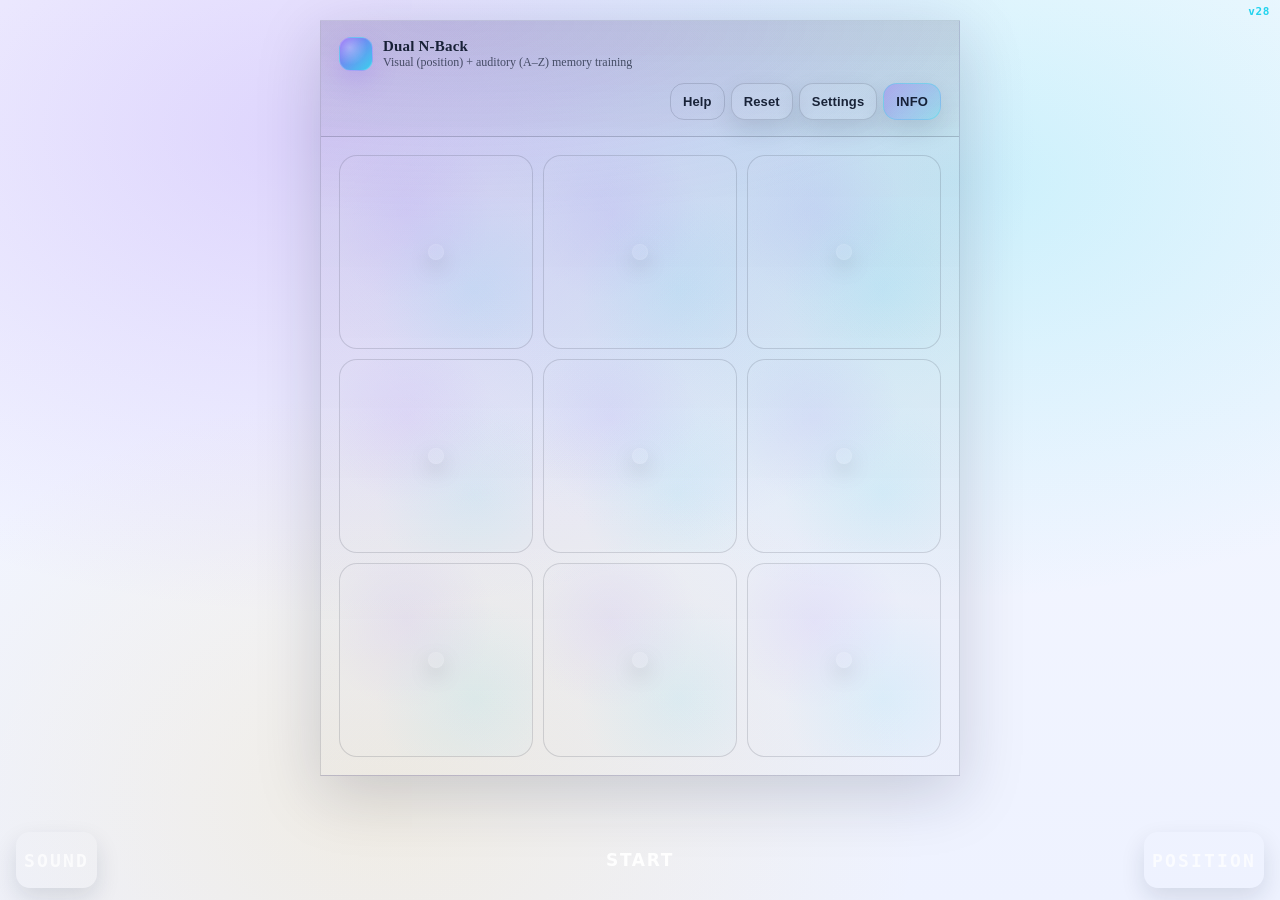
==== app/index.html @ 3b2c8750 "Add files via upload" ====
<!doctype html>
<html lang="en">
  <head>
    <meta charset="UTF-8" />
    <meta name="viewport" content="width=device-width, initial-scale=1, viewport-fit=cover, user-scalable=no" />
    <meta name="color-scheme" content="dark" />
    <meta name="theme-color" content="#050508" />
    <meta name="apple-mobile-web-app-capable" content="yes" />
    <meta name="apple-mobile-web-app-status-bar-style" content="black-translucent" />
    <meta name="apple-mobile-web-app-title" content="N-Back" />
    <meta http-equiv="Cache-Control" content="no-cache, no-store, must-revalidate" />
    <link rel="manifest" href="./manifest.webmanifest" />
    <link rel="apple-touch-icon" href="./icons/icon-180.png" />
    <link rel="icon" href="./icons/icon-180.png" type="image/png" />
    <title>Dual N-Back</title>
    <link rel="stylesheet" href="./game.css?v=28" />
  </head>
  <body class="layout-app">
    <div id="buildTag" class="build-tag">…</div>
    <div class="wrap">
      <div class="app" role="application" aria-label="Dual N-Back game">
        <section class="panel" aria-label="Game board">
          <div class="topbar">
            <div class="brand">
              <div class="logo" aria-hidden="true"></div>
              <div style="min-width: 0">
                <h1>Dual N-Back</h1>
                <p class="sub" id="subtitle">Visual (position) + auditory (A–Z) memory training</p>
              </div>
            </div>
            <div class="btns">
              <button class="ghost" id="btnHelp" type="button">Help</button>
              <button id="btnReset" type="button">Reset</button>
              <button id="btnSettings" type="button">Settings</button>
              <button class="primary" id="btnStats" type="button" aria-pressed="false">INFO</button>
            </div>
          </div>

          <div class="grid" id="grid" aria-label="3x3 position grid"></div>

          <div class="status status-compact stats-hidden" id="statsBar">
            <div class="status-row">
              <div class="stat">
                <p class="k">Round</p>
                <p class="v" id="stRound">-</p>
              </div>
              <div class="stat">
                <p class="k">N</p>
                <p class="v" id="stN">-</p>
              </div>
              <div class="stat">
                <p class="k">Trial</p>
                <p class="v" id="stTrial">-</p>
              </div>
              <div class="stat">
                <p class="k">Score</p>
                <p class="v" id="stScore">0</p>
              </div>
            </div>
          </div>
        </section>
      </div>
    </div>

    <div class="touch-bar app-only" aria-label="Touch controls">
      <button type="button" class="touch-zone" id="btnTouchSound" aria-label="Sound match">SOUND</button>
      <button type="button" class="touch-center-btn" id="btnStart">START</button>
      <button type="button" class="touch-zone" id="btnTouchPosition" aria-label="Position match">POSITION</button>
    </div>

    <div class="hidden-ui" aria-hidden="true">
      <span id="indRun"></span>
      <span id="ansV">-</span>
      <span id="ansA">-</span>
      <span id="hitV">-</span>
      <span id="hitA">-</span>
      <div id="log"></div>
    </div>

    <div class="toast" id="toast" role="status" aria-live="polite"></div>
    <div class="half-flash left" id="flashLeft" aria-hidden="true"></div>
    <div class="half-flash right" id="flashRight" aria-hidden="true"></div>

    <dialog id="dlgSettings" class="modal">
      <div class="modal-head">
        <div>
          <h2>Settings</h2>
          <p>Tap STOP before changing settings (or pause on desktop).</p>
        </div>
        <button id="btnCloseSettings" type="button">Close</button>
      </div>
      <div class="modal-body">
        <form class="form" id="form">
          <div class="row">
            <label>
              N (difficulty)
              <div class="stepper">
                <button type="button" class="step-btn" data-step="inpN" data-delta="-1" aria-label="Decrease N">−</button>
                <input id="inpN" type="number" min="1" max="6" step="1" value="2" inputmode="numeric" />
                <button type="button" class="step-btn" data-step="inpN" data-delta="1" aria-label="Increase N">+</button>
              </div>
            </label>
            <label>
              Trials
              <div class="stepper">
                <button type="button" class="step-btn" data-step="inpTrials" data-delta="-5" aria-label="Decrease trials">−</button>
                <input id="inpTrials" type="number" min="10" max="120" step="1" value="30" inputmode="numeric" />
                <button type="button" class="step-btn" data-step="inpTrials" data-delta="5" aria-label="Increase trials">+</button>
              </div>
            </label>
          </div>
          <div class="row">
            <label>
              Stimulus (ms)
              <div class="stepper">
                <button type="button" class="step-btn" data-step="inpStimMs" data-delta="-50" aria-label="Decrease stimulus">−</button>
                <input id="inpStimMs" type="number" min="300" max="1500" step="50" value="500" inputmode="numeric" />
                <button type="button" class="step-btn" data-step="inpStimMs" data-delta="50" aria-label="Increase stimulus">+</button>
              </div>
            </label>
            <label>
              ISI (ms, full trial)
              <div class="stepper">
                <button type="button" class="step-btn" data-step="inpIsiMs" data-delta="-50" aria-label="Decrease ISI">−</button>
                <input id="inpIsiMs" type="number" min="300" max="2500" step="50" value="1500" inputmode="numeric" />
                <button type="button" class="step-btn" data-step="inpIsiMs" data-delta="50" aria-label="Increase ISI">+</button>
              </div>
            </label>
          </div>
          <div class="row">
            <label>
              Letter speed
              <div class="stepper">
                <button type="button" class="step-btn" data-step="inpLetterRate" data-delta="-0.05" aria-label="Slower letters">−</button>
                <input id="inpLetterRate" type="number" min="1" max="1.25" step="0.05" value="1" inputmode="decimal" />
                <button type="button" class="step-btn" data-step="inpLetterRate" data-delta="0.05" aria-label="Faster letters">+</button>
              </div>
            </label>
            <label>
              Audio mode
              <select id="selAudioMode">
                <option value="speech">Speech (letters)</option>
                <option value="tone">Tone</option>
                <option value="tone+speech">Tone + speech</option>
                <option value="off">Off (visual only)</option>
              </select>
            </label>
            <label>
              Volume
              <input id="rngVol" type="range" min="0" max="1" step="0.01" value="0.6" />
            </label>
          </div>
          <div class="row">
            <label>
              Match rate (approx.)
              <input id="rngTargetRate" type="range" min="0.1" max="0.5" step="0.05" value="0.25" />
            </label>
            <label>
              Caption (show current letter)
              <select id="selCaption">
                <option value="off">Hidden</option>
                <option value="on">Show</option>
              </select>
            </label>
          </div>
          <p class="hint">
            - iPhone: one preloaded clip per letter (no overlap). Use Stimulus/ISI for timing.<br />
            - Press only when the current stimulus matches exactly <strong>N trials ago</strong>.
          </p>
        </form>
      </div>
    </dialog>

    <dialog id="dlgHelp" class="modal">
      <div class="modal-head">
        <div>
          <h2>How to play</h2>
          <p>Dual N-Back: remember position (visual) and sound (auditory) at the same time.</p>
        </div>
        <button id="btnCloseHelp" type="button">Close</button>
      </div>
      <div class="modal-body" style="line-height: 1.6">
        <ul style="margin: 10px 0 0; padding-left: 18px">
          <li><strong>POSITION</strong>: tap when the current position matches <strong>N trials ago</strong></li>
          <li><strong>SOUND</strong>: tap when the current sound matches <strong>N trials ago</strong></li>
          <li><strong>START / STOP</strong> (center): start or end the round — sides are SOUND / POSITION</li>
          <li><strong>INFO</strong>: show or hide round, N, trial, and score</li>
          <li>The first <strong>N</strong> trials have no matches.</li>
        </ul>
        <div style="margin-top: 12px; padding: 12px; border-radius: 14px; border: 1px solid rgba(255,255,255,0.14); background: rgba(255,255,255,0.05)">
          <div style="font-weight: 750">Scoring</div>
          <div style="font-size: 13px; color: rgba(255,255,255,0.78); margin-top: 6px">
            Correct +2, wrong −1, miss −1
          </div>
        </div>
      </div>
    </dialog>

    <script>
      (function () {
        var VER = "28";
        var tag = document.getElementById("buildTag");
        function showVer() {
          if (tag) tag.textContent = "v" + VER;
        }
        showVer();
        var legacy = document.getElementById("btnTouchPause");
        if (legacy) legacy.remove();
        if ("serviceWorker" in navigator) {
          navigator.serviceWorker.getRegistrations().then(function (regs) {
            regs.forEach(function (r) {
              r.unregister();
            });
          });
        }
        if ("caches" in window) {
          caches.keys().then(function (keys) {
            keys.forEach(function (k) {
              caches.delete(k);
            });
          });
        }
        var s = document.createElement("script");
        s.src = "./game.js?v=" + VER + "&t=" + Date.now();
        s.onerror = function () {
          if (tag) tag.textContent = "v" + VER + " (load error)";
        };
        s.onload = function () {
          if (window.__DNB_INIT__) return;
          window.__DNB_INIT__ = true;
          initDualNBack({ registerSw: false, touchControls: true, mobile: true });
          showVer();
        };
        document.body.appendChild(s);
      })();
    </script>
  </body>
</html>
---- app/game.css ----
﻿    <style>
      :root {
        --bg0: #070912;
        --bg1: #0b1022;
        --card: rgba(255, 255, 255, 0.06);
        --card2: rgba(255, 255, 255, 0.08);
        --stroke: rgba(255, 255, 255, 0.14);
        --stroke2: rgba(255, 255, 255, 0.18);
        --text: rgba(255, 255, 255, 0.92);
        --muted: rgba(255, 255, 255, 0.66);
        --muted2: rgba(255, 255, 255, 0.52);
        --good: #6ee7b7;
        --bad: #fb7185;
        --warn: #fbbf24;
        --accent: #8b5cf6;
        --accent2: #22d3ee;
        --shadow: 0 18px 60px rgba(0, 0, 0, 0.55);
        --shadow2: 0 10px 24px rgba(0, 0, 0, 0.44);
        --radius: 16px;
        --radius2: 22px;
        --font: ui-sans-serif, system-ui, -apple-system, Segoe UI, Roboto, "Noto Sans KR",
          "Apple SD Gothic Neo", Arial, "Segoe UI Emoji";
      }

      @media (prefers-color-scheme: light) {
        :root {
          --bg0: #f7f9ff;
          --bg1: #eef2ff;
          --card: rgba(10, 20, 40, 0.06);
          --card2: rgba(10, 20, 40, 0.08);
          --stroke: rgba(10, 20, 40, 0.14);
          --stroke2: rgba(10, 20, 40, 0.18);
          --text: rgba(10, 20, 40, 0.92);
          --muted: rgba(10, 20, 40, 0.68);
          --muted2: rgba(10, 20, 40, 0.54);
          --shadow: 0 18px 60px rgba(20, 30, 60, 0.18);
          --shadow2: 0 10px 24px rgba(20, 30, 60, 0.12);
        }
      }

      * {
        box-sizing: border-box;
      }

      html,
      body {
        height: 100%;
      }

      body {
        margin: 0;
        font-family: var(--font);
        color: var(--text);
        background: radial-gradient(1200px 800px at 25% 15%, rgba(139, 92, 246, 0.23), transparent 60%),
          radial-gradient(1100px 700px at 75% 20%, rgba(34, 211, 238, 0.2), transparent 60%),
          radial-gradient(900px 700px at 30% 90%, rgba(251, 191, 36, 0.12), transparent 60%),
          linear-gradient(180deg, var(--bg0), var(--bg1));
      }

      .wrap {
        min-height: 100%;
        display: grid;
        place-items: center;
        padding: 28px 16px;
      }

      .app {
        width: min(980px, 100%);
        display: grid;
        grid-template-columns: 1.15fr 0.85fr;
        gap: 18px;
      }

      @media (max-width: 920px) {
        .app {
          grid-template-columns: 1fr;
        }
      }

      .hidden-ui {
        position: absolute !important;
        width: 1px !important;
        height: 1px !important;
        padding: 0 !important;
        margin: -1px !important;
        overflow: hidden !important;
        clip: rect(0, 0, 0, 0) !important;
        white-space: nowrap !important;
        border: 0 !important;
      }

      dialog.modal {
        border: 1px solid var(--stroke);
        border-radius: 18px;
        max-width: 760px;
        width: calc(100% - 22px);
        background: rgba(10, 12, 20, 0.96);
        color: var(--text);
        box-shadow: var(--shadow);
        padding: 0;
      }

      dialog.modal::backdrop {
        background: rgba(0, 0, 0, 0.55);
        backdrop-filter: blur(4px);
      }

      .modal-head {
        display: flex;
        align-items: center;
        justify-content: space-between;
        gap: 12px;
        padding: 16px 16px 0;
      }

      .modal-head h2 {
        margin: 0;
        font-size: 15px;
        font-weight: 800;
        letter-spacing: 0.2px;
      }

      .modal-head p {
        margin: 4px 0 0;
        font-size: 12px;
        color: var(--muted);
      }

      .modal-body {
        padding: 14px 16px 16px;
      }

      .panel {
        background: linear-gradient(180deg, var(--card), transparent 140%),
          radial-gradient(1200px 400px at 20% 0%, rgba(139, 92, 246, 0.12), transparent 50%);
        border: 1px solid var(--stroke);
        border-radius: var(--radius2);
        box-shadow: var(--shadow);
        overflow: clip;
      }

      .panel-inner {
        padding: 18px;
      }

      .topbar {
        display: flex;
        align-items: center;
        justify-content: space-between;
        gap: 12px;
        padding: 16px 18px;
        border-bottom: 1px solid var(--stroke);
        background: linear-gradient(180deg, var(--card2), transparent 130%);
      }

      .brand {
        display: flex;
        align-items: center;
        gap: 10px;
        min-width: 0;
      }

      .logo {
        width: 34px;
        height: 34px;
        border-radius: 12px;
        background: radial-gradient(circle at 30% 30%, rgba(255, 255, 255, 0.35), transparent 55%),
          linear-gradient(135deg, rgba(139, 92, 246, 0.95), rgba(34, 211, 238, 0.85));
        box-shadow: 0 10px 24px rgba(139, 92, 246, 0.22);
        border: 1px solid rgba(255, 255, 255, 0.18);
      }

      .brand h1 {
        margin: 0;
        font-size: 15px;
        letter-spacing: 0.2px;
        white-space: nowrap;
        overflow: hidden;
        text-overflow: ellipsis;
      }

      .brand .sub {
        margin: 0;
        font-size: 12px;
        color: var(--muted);
      }

      .btns {
        display: flex;
        gap: 10px;
        flex-wrap: wrap;
        justify-content: flex-end;
      }

      button,
      .btn {
        appearance: none;
        border: 1px solid var(--stroke);
        background: rgba(255, 255, 255, 0.06);
        color: var(--text);
        border-radius: 14px;
        padding: 10px 12px;
        font-weight: 650;
        font-size: 13px;
        letter-spacing: 0.15px;
        cursor: pointer;
        box-shadow: var(--shadow2);
        transition: transform 120ms ease, background 120ms ease, border-color 120ms ease,
          box-shadow 120ms ease;
        user-select: none;
      }

      button:hover {
        transform: translateY(-1px);
        border-color: var(--stroke2);
        background: rgba(255, 255, 255, 0.085);
      }

      button:active {
        transform: translateY(0px);
      }

      button.primary {
        border-color: rgba(34, 211, 238, 0.28);
        background: linear-gradient(135deg, rgba(139, 92, 246, 0.35), rgba(34, 211, 238, 0.24));
      }

      button.ghost {
        background: transparent;
        box-shadow: none;
      }

      button:disabled {
        opacity: 0.55;
        cursor: not-allowed;
        transform: none !important;
      }

      .grid {
        display: grid;
        grid-template-columns: repeat(3, 1fr);
        gap: 10px;
        padding: 18px;
      }

      .cell {
        aspect-ratio: 1 / 1;
        border-radius: 18px;
        border: 1px solid var(--stroke);
        background: rgba(255, 255, 255, 0.045);
        display: grid;
        place-items: center;
        position: relative;
        overflow: hidden;
      }

      .cell::before {
        content: "";
        position: absolute;
        inset: -1px;
        background: radial-gradient(140px 140px at 35% 30%, rgba(139, 92, 246, 0.16), transparent 62%),
          radial-gradient(160px 160px at 70% 70%, rgba(34, 211, 238, 0.16), transparent 62%);
        opacity: 0.5;
        pointer-events: none;
      }

      .cell.active {
        border-color: rgba(34, 211, 238, 0.45);
        background: linear-gradient(180deg, rgba(34, 211, 238, 0.12), rgba(139, 92, 246, 0.08));
        box-shadow: 0 14px 30px rgba(34, 211, 238, 0.14);
      }

      .dot {
        width: 16px;
        height: 16px;
        border-radius: 999px;
        background: rgba(255, 255, 255, 0.18);
        border: 1px solid rgba(255, 255, 255, 0.18);
        box-shadow: 0 8px 18px rgba(0, 0, 0, 0.25);
        opacity: 0.4;
      }

      .cell.active .dot {
        width: 46px;
        height: 46px;
        opacity: 1;
        background: radial-gradient(circle at 30% 30%, rgba(255, 255, 255, 0.4), transparent 60%),
          linear-gradient(135deg, rgba(139, 92, 246, 0.95), rgba(34, 211, 238, 0.9));
        border-color: rgba(255, 255, 255, 0.22);
      }

      .status {
        display: grid;
        grid-template-columns: 1fr;
        gap: 10px;
        padding: 0 18px 18px;
      }

      .status-row {
        display: grid;
        grid-template-columns: repeat(4, 1fr);
        gap: 10px;
      }

      @media (max-width: 520px) {
        .status-row {
          grid-template-columns: repeat(2, 1fr);
        }
      }

      .stat {
        border: 1px solid var(--stroke);
        background: rgba(255, 255, 255, 0.05);
        border-radius: var(--radius);
        padding: 12px 12px;
        overflow: hidden;
        position: relative;
      }

      .stat::after {
        content: "";
        position: absolute;
        inset: -1px;
        background: radial-gradient(300px 120px at 15% 0%, rgba(139, 92, 246, 0.16), transparent 55%);
        opacity: 0.6;
        pointer-events: none;
      }

      .stat .k {
        font-size: 12px;
        color: var(--muted);
        margin: 0 0 6px;
      }

      .stat .v {
        margin: 0;
        font-size: 18px;
        font-weight: 780;
        letter-spacing: 0.2px;
      }

      .right {
        display: grid;
        grid-template-rows: auto auto 1fr;
        gap: 18px;
      }

      .card {
        background: rgba(255, 255, 255, 0.05);
        border: 1px solid var(--stroke);
        border-radius: var(--radius2);
        box-shadow: var(--shadow2);
        overflow: clip;
      }

      .card h2 {
        margin: 0;
        font-size: 13px;
        letter-spacing: 0.16px;
        color: var(--muted);
        padding: 14px 16px;
        border-bottom: 1px solid var(--stroke);
        background: linear-gradient(180deg, rgba(255, 255, 255, 0.06), transparent 130%);
      }

      .card .body {
        padding: 14px 16px;
      }

      .form {
        display: grid;
        gap: 10px;
      }

      .row {
        display: grid;
        grid-template-columns: 1fr 1fr;
        gap: 10px;
      }

      @media (max-width: 920px) {
        .row {
          grid-template-columns: 1fr;
        }
      }

      label {
        display: grid;
        gap: 6px;
        font-size: 12px;
        color: var(--muted);
      }

      input[type="number"],
      input[type="range"],
      select {
        width: 100%;
        padding: 10px 12px;
        border-radius: 14px;
        border: 1px solid var(--stroke);
        background: rgba(0, 0, 0, 0.18);
        color: var(--text);
        outline: none;
      }

      input[type="range"] {
        padding: 10px 0;
      }

      .hint {
        margin: 10px 0 0;
        font-size: 12px;
        color: var(--muted2);
        line-height: 1.5;
      }

      .hint kbd {
        font-family: ui-monospace, SFMono-Regular, Menlo, Monaco, Consolas, "Liberation Mono",
          "Courier New", monospace;
        font-size: 11px;
        padding: 2px 7px;
        border-radius: 10px;
        border: 1px solid var(--stroke);
        background: rgba(255, 255, 255, 0.06);
        color: var(--text);
      }

      .chips {
        display: flex;
        flex-wrap: wrap;
        gap: 8px;
      }

      .chip {
        font-size: 12px;
        color: var(--muted);
        border: 1px solid var(--stroke);
        background: rgba(255, 255, 255, 0.05);
        border-radius: 999px;
        padding: 7px 10px;
      }

      .chip strong {
        color: var(--text);
      }

      .log {
        font-family: ui-monospace, SFMono-Regular, Menlo, Monaco, Consolas, "Liberation Mono",
          "Courier New", monospace;
        font-size: 12px;
        color: rgba(255, 255, 255, 0.78);
        line-height: 1.45;
        height: 260px;
        overflow: auto;
        padding: 14px 16px;
      }

      .log .good {
        color: var(--good);
      }
      .log .bad {
        color: var(--bad);
      }
      .log .muted {
        color: var(--muted2);
      }

      .toast {
        position: fixed;
        left: 50%;
        bottom: 18px;
        transform: translateX(-50%);
        background: rgba(0, 0, 0, 0.55);
        border: 1px solid var(--stroke);
        border-radius: 999px;
        padding: 10px 14px;
        box-shadow: var(--shadow2);
        color: var(--text);
        font-size: 13px;
        opacity: 0;
        pointer-events: none;
        transition: opacity 160ms ease, transform 160ms ease;
        backdrop-filter: blur(10px);
      }

      .toast.show {
        opacity: 1;
        transform: translateX(-50%) translateY(-2px);
      }

      .sr {
        position: absolute !important;
        width: 1px !important;
        height: 1px !important;
        padding: 0 !important;
        margin: -1px !important;
        overflow: hidden !important;
        clip: rect(0, 0, 0, 0) !important;
        white-space: nowrap !important;
        border: 0 !important;
      }

      .pill {
        display: inline-flex;
        align-items: center;
        gap: 8px;
        border-radius: 999px;
        border: 1px solid var(--stroke);
        background: rgba(255, 255, 255, 0.05);
        padding: 8px 10px;
        font-size: 12px;
        color: var(--muted);
      }

      .dot-ind {
        width: 10px;
        height: 10px;
        border-radius: 999px;
        background: rgba(255, 255, 255, 0.24);
      }

      .dot-ind.live {
        background: linear-gradient(135deg, rgba(139, 92, 246, 0.95), rgba(34, 211, 238, 0.9));
        box-shadow: 0 0 0 4px rgba(34, 211, 238, 0.12);
      }

      .half-flash {
        position: fixed;
        top: 0;
        left: 0;
        width: 0;
        height: 0;
        pointer-events: none;
        opacity: 0;
        z-index: 45;
        transition: opacity 130ms ease;
        border-radius: 16px;
      }

      .half-flash.left {
        /* runtime positioned */
      }

      .half-flash.right {
        /* runtime positioned */
      }

      .half-flash.ok {
        background: rgba(34, 197, 94, 0.28);
      }

      .half-flash.bad {
        background: rgba(239, 68, 68, 0.28);
      }

      .half-flash.show {
        opacity: 1;
      }

body.layout-pc .app-only {
  display: none !important;
}

body.layout-app .pc-only {
  display: none !important;
}

body.layout-app .app {
  width: min(640px, 100%);
  grid-template-columns: 1fr;
}

body.layout-app .wrap {
  padding: 16px 12px;
  padding-bottom: max(16px, env(safe-area-inset-bottom));
}

body.layout-app .topbar {
  flex-wrap: wrap;
}

body.layout-app .btns {
  width: 100%;
  justify-content: flex-end;
}

body.layout-app .wrap {
  padding-bottom: calc(120px + env(safe-area-inset-bottom));
}

body.layout-app .status-compact {
  padding-bottom: 8px;
}

body.layout-app .status-compact.stats-hidden {
  display: none;
}

body.layout-app button:hover,
body.layout-app button:active {
  transform: none;
}

body.layout-app .toast {
  display: none !important;
}

body.layout-app .touch-bar {
  position: fixed;
  left: 0;
  right: 0;
  bottom: 0;
  z-index: 50;
  display: grid;
  grid-template-columns: 1fr auto 1fr;
  align-items: end;
  gap: 8px;
  padding: 12px 16px calc(12px + env(safe-area-inset-bottom));
  pointer-events: none;
}

body.layout-app .touch-center-btn {
  pointer-events: auto;
  justify-self: center;
  appearance: none;
  border: none;
  background: transparent;
  box-shadow: none;
  color: rgba(255, 255, 255, 0.92);
  font-family: -apple-system, BlinkMacSystemFont, "SF Pro Text", system-ui, sans-serif;
  font-size: clamp(14px, 3.8vw, 17px);
  font-weight: 600;
  letter-spacing: 0.1em;
  padding: 16px 10px;
  min-width: 5.2rem;
  min-height: 56px;
  -webkit-tap-highlight-color: transparent;
  touch-action: manipulation;
}

body.layout-app .touch-center-btn:active {
  color: #22d3ee;
}

body.layout-app .touch-zone {
  isolation: isolate;
  pointer-events: auto;
  appearance: none;
  border: none;
  background: transparent;
  color: rgba(255, 255, 255, 0.72);
  font-family: ui-monospace, SFMono-Regular, Menlo, Monaco, Consolas, monospace;
  font-size: clamp(14px, 3.8vw, 18px);
  font-weight: 600;
  letter-spacing: 0.12em;
  padding: 16px 8px;
  min-height: 56px;
  -webkit-tap-highlight-color: transparent;
  touch-action: manipulation;
}

body.layout-app .touch-zone:active {
  color: #22d3ee;
}

body.layout-app #btnTouchSound {
  justify-self: start;
  text-align: left;
}

body.layout-app #btnTouchPosition {
  justify-self: end;
  text-align: right;
}

body.layout-app .btns {
  flex-wrap: wrap;
  gap: 6px;
}

body.layout-app dialog.modal .form label {
  pointer-events: none;
}

body.layout-app dialog.modal .form label input,
body.layout-app dialog.modal .form label select,
body.layout-app dialog.modal .form label .stepper,
body.layout-app dialog.modal .form label .stepper * {
  pointer-events: auto;
}


body.layout-app .build-tag {
  position: fixed;
  top: calc(6px + env(safe-area-inset-top));
  right: 10px;
  z-index: 120;
  font: 600 11px/1 ui-monospace, SFMono-Regular, Menlo, monospace;
  color: #22d3ee;
  letter-spacing: 0.06em;
  pointer-events: none;
}

body.layout-app .touch-stats {
  font-size: clamp(12px, 3.2vw, 15px);
  letter-spacing: 0.14em;
  color: rgba(255, 255, 255, 0.55);
  padding-inline: 10px;
}

body.layout-app .touch-stats[aria-pressed="true"] {
  color: #22d3ee;
}

body.layout-app .topbar .btns #btnStats[aria-pressed="true"] {
  border-color: rgba(34, 211, 238, 0.35);
  color: #22d3ee;
}

body.layout-app .stepper {
  display: grid;
  grid-template-columns: 44px 1fr 44px;
  gap: 8px;
  align-items: center;
}

body.layout-app .stepper input[type="number"] {
  text-align: center;
  padding: 10px 8px;
  font-size: 16px;
  font-weight: 700;
}

body.layout-app .step-btn {
  min-height: 44px;
  padding: 0;
  font-size: 22px;
  font-weight: 700;
  line-height: 1;
  border-radius: 12px;
  box-shadow: none;
}
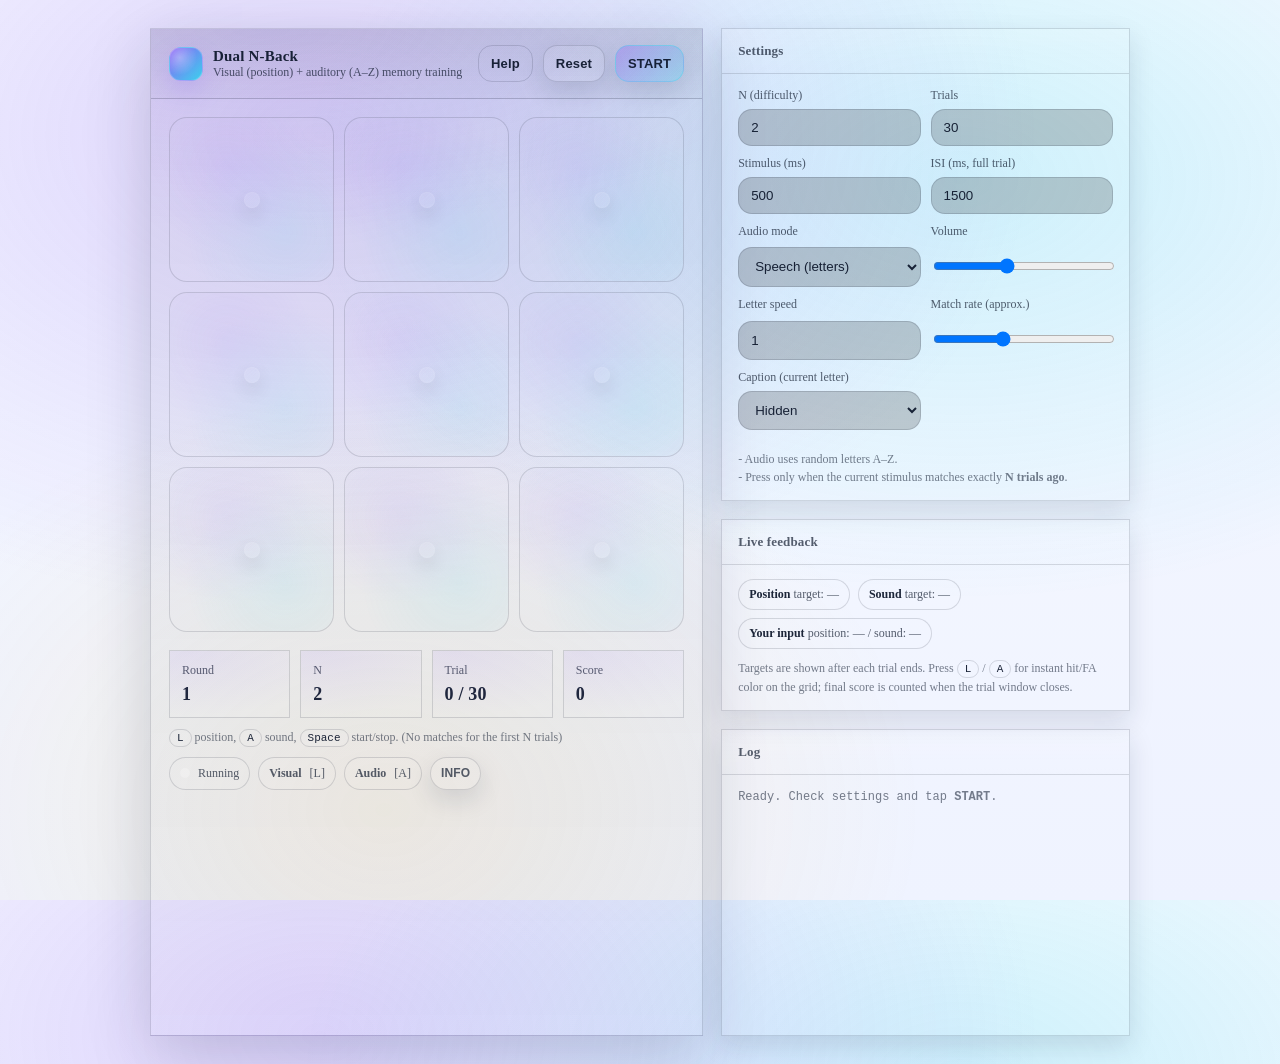
==== commit d1bdb43c: "Add files via upload" ====
--- a/app/index.html
+++ b/app/index.html
@@ -2,21 +2,12 @@
 <html lang="en">
   <head>
     <meta charset="UTF-8" />
-    <meta name="viewport" content="width=device-width, initial-scale=1, viewport-fit=cover, user-scalable=no" />
-    <meta name="color-scheme" content="dark" />
-    <meta name="theme-color" content="#050508" />
-    <meta name="apple-mobile-web-app-capable" content="yes" />
-    <meta name="apple-mobile-web-app-status-bar-style" content="black-translucent" />
-    <meta name="apple-mobile-web-app-title" content="N-Back" />
-    <meta http-equiv="Cache-Control" content="no-cache, no-store, must-revalidate" />
-    <link rel="manifest" href="./manifest.webmanifest" />
-    <link rel="apple-touch-icon" href="./icons/icon-180.png" />
-    <link rel="icon" href="./icons/icon-180.png" type="image/png" />
+    <meta name="viewport" content="width=device-width, initial-scale=1" />
+    <meta name="color-scheme" content="dark light" />
     <title>Dual N-Back</title>
-    <link rel="stylesheet" href="./game.css?v=28" />
+    <link rel="stylesheet" href="game.css?v=31" />
   </head>
-  <body class="layout-app">
-    <div id="buildTag" class="build-tag">…</div>
+  <body class="layout-pc">
     <div class="wrap">
       <div class="app" role="application" aria-label="Dual N-Back game">
         <section class="panel" aria-label="Game board">
@@ -31,14 +22,14 @@
             <div class="btns">
               <button class="ghost" id="btnHelp" type="button">Help</button>
               <button id="btnReset" type="button">Reset</button>
-              <button id="btnSettings" type="button">Settings</button>
-              <button class="primary" id="btnStats" type="button" aria-pressed="false">INFO</button>
+              <button class="primary" id="btnStart" type="button">START</button>
             </div>
           </div>
 
           <div class="grid" id="grid" aria-label="3x3 position grid"></div>
 
-          <div class="status status-compact stats-hidden" id="statsBar">
+          <div class="status">
+            <div class="status-panel" id="statsBar">
             <div class="status-row">
               <div class="stat">
                 <p class="k">Round</p>
@@ -57,119 +48,114 @@
                 <p class="v" id="stScore">0</p>
               </div>
             </div>
+            <p class="hint" id="roundHint">
+              <kbd>L</kbd> position, <kbd>A</kbd> sound, <kbd>Space</kbd> start/stop.
+              <span class="muted">(No matches for the first N trials)</span>
+            </p>
+            </div>
+            <div class="chips" aria-label="Input status">
+              <span class="pill"><span class="dot-ind" id="indRun"></span> Running</span>
+              <span class="pill"><strong id="stVM">Visual</strong> <span class="muted" id="stVKey">[L]</span></span>
+              <span class="pill"><strong id="stAM">Audio</strong> <span class="muted" id="stAKey">[A]</span></span>
+              <button type="button" class="pill pill-btn" id="btnInfo" aria-pressed="false">INFO</button>
+            </div>
           </div>
         </section>
+
+        <aside class="right pc-only" aria-label="Settings and log">
+          <section class="card">
+            <h2>Settings</h2>
+            <div class="body">
+              <form class="form" id="form">
+                <div class="row">
+                  <label>
+                    N (difficulty)
+                    <input id="inpN" type="number" min="1" max="6" step="1" value="2" />
+                  </label>
+                  <label>
+                    Trials
+                    <input id="inpTrials" type="number" min="10" max="120" step="1" value="30" />
+                  </label>
+                </div>
+                <div class="row">
+                  <label>
+                    Stimulus (ms)
+                    <input id="inpStimMs" type="number" min="200" max="1500" step="50" value="500" />
+                  </label>
+                  <label>
+                    ISI (ms, full trial)
+                    <input id="inpIsiMs" type="number" min="400" max="2500" step="50" value="1500" />
+                  </label>
+                </div>
+                <div class="row">
+                  <label>
+                    Audio mode
+                    <select id="selAudioMode">
+                      <option value="speech">Speech (letters)</option>
+                      <option value="tone">Tone</option>
+                      <option value="tone+speech">Tone + speech</option>
+                      <option value="off">Off (visual only)</option>
+                    </select>
+                  </label>
+                  <label>
+                    Volume
+                    <input id="rngVol" type="range" min="0" max="1" step="0.01" value="0.4" />
+                  </label>
+                </div>
+                <div class="row">
+                  <label>
+                    Letter speed
+                    <input id="inpLetterRate" type="number" min="1" max="1.5" step="0.05" value="1" />
+                  </label>
+                  <label>
+                    Match rate (approx.)
+                    <input id="rngTargetRate" type="range" min="0.1" max="0.5" step="0.05" value="0.25" />
+                  </label>
+                </div>
+                <div class="row">
+                  <label>
+                    Caption (current letter)
+                    <select id="selCaption">
+                      <option value="off">Hidden</option>
+                      <option value="on">Show</option>
+                    </select>
+                  </label>
+                </div>
+                <p class="hint">
+                  - Audio uses random letters A–Z.<br />
+                  - Press only when the current stimulus matches exactly <strong>N trials ago</strong>.
+                </p>
+              </form>
+            </div>
+          </section>
+
+          <section class="card">
+            <h2>Live feedback</h2>
+            <div class="body">
+              <div class="chips">
+                <span class="chip"><strong>Position</strong> target: <span id="ansV">—</span></span>
+                <span class="chip"><strong>Sound</strong> target: <span id="ansA">—</span></span>
+                <span class="chip"><strong>Your input</strong> position: <span id="hitV">—</span> / sound:
+                  <span id="hitA">—</span></span>
+              </div>
+              <p class="hint">
+                Targets are shown after each trial ends. Press <kbd>L</kbd> / <kbd>A</kbd> for instant hit/FA
+                color on the grid; final score is counted when the trial window closes.
+              </p>
+            </div>
+          </section>
+
+          <section class="card">
+            <h2>Log</h2>
+            <div class="log" id="log" aria-live="polite"></div>
+          </section>
+        </aside>
       </div>
-    </div>
-
-    <div class="touch-bar app-only" aria-label="Touch controls">
-      <button type="button" class="touch-zone" id="btnTouchSound" aria-label="Sound match">SOUND</button>
-      <button type="button" class="touch-center-btn" id="btnStart">START</button>
-      <button type="button" class="touch-zone" id="btnTouchPosition" aria-label="Position match">POSITION</button>
-    </div>
-
-    <div class="hidden-ui" aria-hidden="true">
-      <span id="indRun"></span>
-      <span id="ansV">-</span>
-      <span id="ansA">-</span>
-      <span id="hitV">-</span>
-      <span id="hitA">-</span>
-      <div id="log"></div>
     </div>
 
     <div class="toast" id="toast" role="status" aria-live="polite"></div>
     <div class="half-flash left" id="flashLeft" aria-hidden="true"></div>
     <div class="half-flash right" id="flashRight" aria-hidden="true"></div>
-
-    <dialog id="dlgSettings" class="modal">
-      <div class="modal-head">
-        <div>
-          <h2>Settings</h2>
-          <p>Tap STOP before changing settings (or pause on desktop).</p>
-        </div>
-        <button id="btnCloseSettings" type="button">Close</button>
-      </div>
-      <div class="modal-body">
-        <form class="form" id="form">
-          <div class="row">
-            <label>
-              N (difficulty)
-              <div class="stepper">
-                <button type="button" class="step-btn" data-step="inpN" data-delta="-1" aria-label="Decrease N">−</button>
-                <input id="inpN" type="number" min="1" max="6" step="1" value="2" inputmode="numeric" />
-                <button type="button" class="step-btn" data-step="inpN" data-delta="1" aria-label="Increase N">+</button>
-              </div>
-            </label>
-            <label>
-              Trials
-              <div class="stepper">
-                <button type="button" class="step-btn" data-step="inpTrials" data-delta="-5" aria-label="Decrease trials">−</button>
-                <input id="inpTrials" type="number" min="10" max="120" step="1" value="30" inputmode="numeric" />
-                <button type="button" class="step-btn" data-step="inpTrials" data-delta="5" aria-label="Increase trials">+</button>
-              </div>
-            </label>
-          </div>
-          <div class="row">
-            <label>
-              Stimulus (ms)
-              <div class="stepper">
-                <button type="button" class="step-btn" data-step="inpStimMs" data-delta="-50" aria-label="Decrease stimulus">−</button>
-                <input id="inpStimMs" type="number" min="300" max="1500" step="50" value="500" inputmode="numeric" />
-                <button type="button" class="step-btn" data-step="inpStimMs" data-delta="50" aria-label="Increase stimulus">+</button>
-              </div>
-            </label>
-            <label>
-              ISI (ms, full trial)
-              <div class="stepper">
-                <button type="button" class="step-btn" data-step="inpIsiMs" data-delta="-50" aria-label="Decrease ISI">−</button>
-                <input id="inpIsiMs" type="number" min="300" max="2500" step="50" value="1500" inputmode="numeric" />
-                <button type="button" class="step-btn" data-step="inpIsiMs" data-delta="50" aria-label="Increase ISI">+</button>
-              </div>
-            </label>
-          </div>
-          <div class="row">
-            <label>
-              Letter speed
-              <div class="stepper">
-                <button type="button" class="step-btn" data-step="inpLetterRate" data-delta="-0.05" aria-label="Slower letters">−</button>
-                <input id="inpLetterRate" type="number" min="1" max="1.25" step="0.05" value="1" inputmode="decimal" />
-                <button type="button" class="step-btn" data-step="inpLetterRate" data-delta="0.05" aria-label="Faster letters">+</button>
-              </div>
-            </label>
-            <label>
-              Audio mode
-              <select id="selAudioMode">
-                <option value="speech">Speech (letters)</option>
-                <option value="tone">Tone</option>
-                <option value="tone+speech">Tone + speech</option>
-                <option value="off">Off (visual only)</option>
-              </select>
-            </label>
-            <label>
-              Volume
-              <input id="rngVol" type="range" min="0" max="1" step="0.01" value="0.6" />
-            </label>
-          </div>
-          <div class="row">
-            <label>
-              Match rate (approx.)
-              <input id="rngTargetRate" type="range" min="0.1" max="0.5" step="0.05" value="0.25" />
-            </label>
-            <label>
-              Caption (show current letter)
-              <select id="selCaption">
-                <option value="off">Hidden</option>
-                <option value="on">Show</option>
-              </select>
-            </label>
-          </div>
-          <p class="hint">
-            - iPhone: one preloaded clip per letter (no overlap). Use Stimulus/ISI for timing.<br />
-            - Press only when the current stimulus matches exactly <strong>N trials ago</strong>.
-          </p>
-        </form>
-      </div>
-    </dialog>
 
     <dialog id="dlgHelp" class="modal">
       <div class="modal-head">
@@ -181,58 +167,24 @@
       </div>
       <div class="modal-body" style="line-height: 1.6">
         <ul style="margin: 10px 0 0; padding-left: 18px">
-          <li><strong>POSITION</strong>: tap when the current position matches <strong>N trials ago</strong></li>
-          <li><strong>SOUND</strong>: tap when the current sound matches <strong>N trials ago</strong></li>
-          <li><strong>START / STOP</strong> (center): start or end the round — sides are SOUND / POSITION</li>
+          <li><strong>Position</strong>: press <strong>L</strong> when the current cell matches <strong>N trials ago</strong></li>
+          <li><strong>Sound</strong>: press <strong>A</strong> when the current letter matches <strong>N trials ago</strong></li>
+          <li><strong>Space</strong>: start or stop the round (same as the START button)</li>
           <li><strong>INFO</strong>: show or hide round, N, trial, and score</li>
-          <li>The first <strong>N</strong> trials have no matches.</li>
+          <li>Visual and audio matches are independent each trial.</li>
         </ul>
         <div style="margin-top: 12px; padding: 12px; border-radius: 14px; border: 1px solid rgba(255,255,255,0.14); background: rgba(255,255,255,0.05)">
           <div style="font-weight: 750">Scoring</div>
           <div style="font-size: 13px; color: rgba(255,255,255,0.78); margin-top: 6px">
-            Correct +2, wrong −1, miss −1
+            Correct hit +2, false alarm −1, miss −1.
           </div>
         </div>
       </div>
     </dialog>
 
+    <script src="game.js?v=31"></script>
     <script>
-      (function () {
-        var VER = "28";
-        var tag = document.getElementById("buildTag");
-        function showVer() {
-          if (tag) tag.textContent = "v" + VER;
-        }
-        showVer();
-        var legacy = document.getElementById("btnTouchPause");
-        if (legacy) legacy.remove();
-        if ("serviceWorker" in navigator) {
-          navigator.serviceWorker.getRegistrations().then(function (regs) {
-            regs.forEach(function (r) {
-              r.unregister();
-            });
-          });
-        }
-        if ("caches" in window) {
-          caches.keys().then(function (keys) {
-            keys.forEach(function (k) {
-              caches.delete(k);
-            });
-          });
-        }
-        var s = document.createElement("script");
-        s.src = "./game.js?v=" + VER + "&t=" + Date.now();
-        s.onerror = function () {
-          if (tag) tag.textContent = "v" + VER + " (load error)";
-        };
-        s.onload = function () {
-          if (window.__DNB_INIT__) return;
-          window.__DNB_INIT__ = true;
-          initDualNBack({ registerSw: false, touchControls: true, mobile: true });
-          showVer();
-        };
-        document.body.appendChild(s);
-      })();
+      initDualNBack({ registerSw: false, touchControls: false, mobile: false });
     </script>
   </body>
 </html>
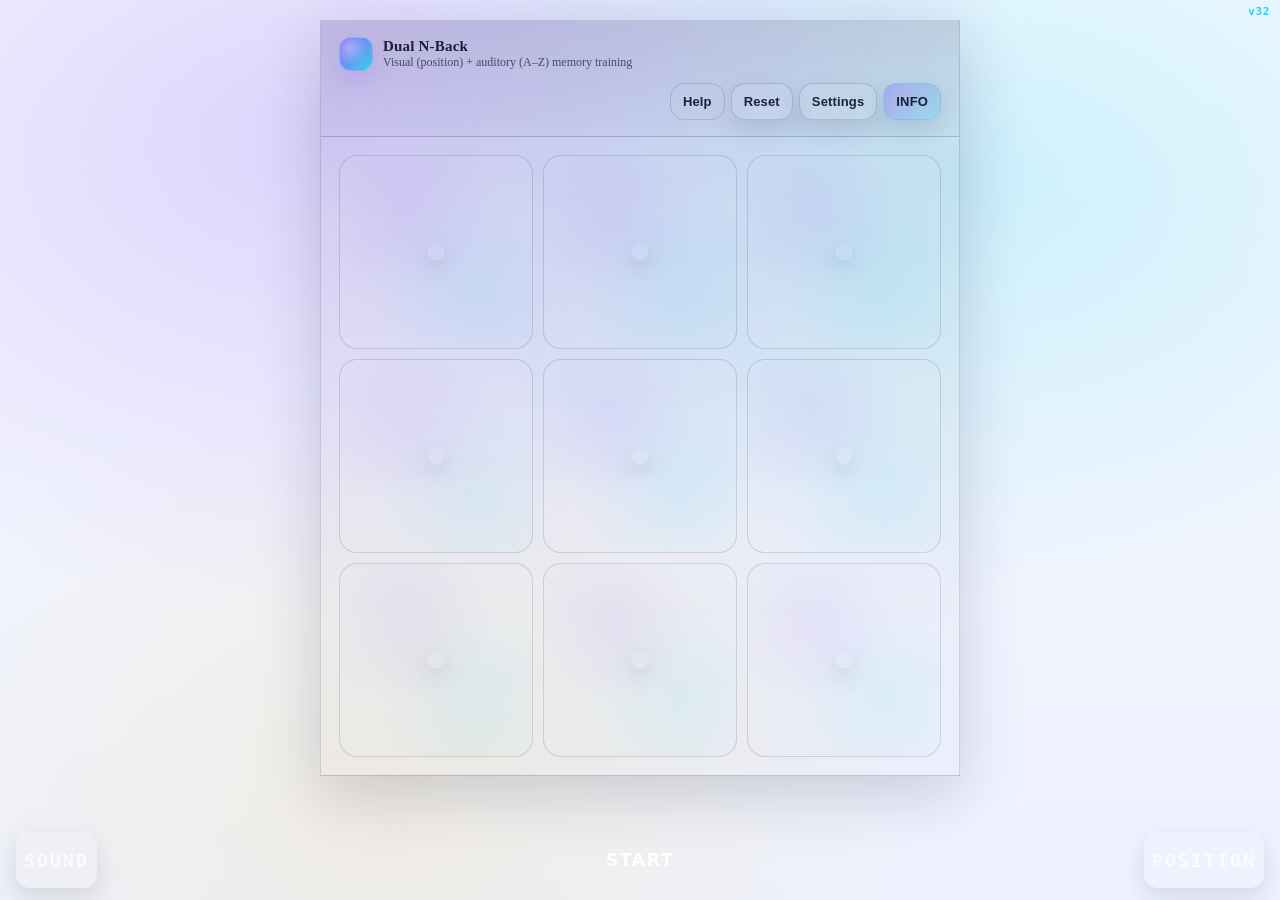
==== commit 4013f47c: "Add files via upload" ====
--- a/app/index.html
+++ b/app/index.html
@@ -2,12 +2,21 @@
 <html lang="en">
   <head>
     <meta charset="UTF-8" />
-    <meta name="viewport" content="width=device-width, initial-scale=1" />
-    <meta name="color-scheme" content="dark light" />
+    <meta name="viewport" content="width=device-width, initial-scale=1, viewport-fit=cover, user-scalable=no" />
+    <meta name="color-scheme" content="dark" />
+    <meta name="theme-color" content="#050508" />
+    <meta name="apple-mobile-web-app-capable" content="yes" />
+    <meta name="apple-mobile-web-app-status-bar-style" content="black-translucent" />
+    <meta name="apple-mobile-web-app-title" content="N-Back" />
+    <meta http-equiv="Cache-Control" content="no-cache, no-store, must-revalidate" />
+    <link rel="manifest" href="./manifest.webmanifest" />
+    <link rel="apple-touch-icon" href="./icons/icon-180.png" />
+    <link rel="icon" href="./icons/icon-180.png" type="image/png" />
     <title>Dual N-Back</title>
-    <link rel="stylesheet" href="game.css?v=31" />
+    <link rel="stylesheet" href="./game.css?v=32" />
   </head>
-  <body class="layout-pc">
+  <body class="layout-app">
+    <div id="buildTag" class="build-tag">…</div>
     <div class="wrap">
       <div class="app" role="application" aria-label="Dual N-Back game">
         <section class="panel" aria-label="Game board">
@@ -22,14 +31,14 @@
             <div class="btns">
               <button class="ghost" id="btnHelp" type="button">Help</button>
               <button id="btnReset" type="button">Reset</button>
-              <button class="primary" id="btnStart" type="button">START</button>
+              <button id="btnSettings" type="button">Settings</button>
+              <button class="primary" id="btnStats" type="button" aria-pressed="false">INFO</button>
             </div>
           </div>
 
           <div class="grid" id="grid" aria-label="3x3 position grid"></div>
 
-          <div class="status">
-            <div class="status-panel" id="statsBar">
+          <div class="status status-compact stats-hidden" id="statsBar">
             <div class="status-row">
               <div class="stat">
                 <p class="k">Round</p>
@@ -48,114 +57,119 @@
                 <p class="v" id="stScore">0</p>
               </div>
             </div>
-            <p class="hint" id="roundHint">
-              <kbd>L</kbd> position, <kbd>A</kbd> sound, <kbd>Space</kbd> start/stop.
-              <span class="muted">(No matches for the first N trials)</span>
-            </p>
-            </div>
-            <div class="chips" aria-label="Input status">
-              <span class="pill"><span class="dot-ind" id="indRun"></span> Running</span>
-              <span class="pill"><strong id="stVM">Visual</strong> <span class="muted" id="stVKey">[L]</span></span>
-              <span class="pill"><strong id="stAM">Audio</strong> <span class="muted" id="stAKey">[A]</span></span>
-              <button type="button" class="pill pill-btn" id="btnInfo" aria-pressed="false">INFO</button>
-            </div>
           </div>
         </section>
-
-        <aside class="right pc-only" aria-label="Settings and log">
-          <section class="card">
-            <h2>Settings</h2>
-            <div class="body">
-              <form class="form" id="form">
-                <div class="row">
-                  <label>
-                    N (difficulty)
-                    <input id="inpN" type="number" min="1" max="6" step="1" value="2" />
-                  </label>
-                  <label>
-                    Trials
-                    <input id="inpTrials" type="number" min="10" max="120" step="1" value="30" />
-                  </label>
-                </div>
-                <div class="row">
-                  <label>
-                    Stimulus (ms)
-                    <input id="inpStimMs" type="number" min="200" max="1500" step="50" value="500" />
-                  </label>
-                  <label>
-                    ISI (ms, full trial)
-                    <input id="inpIsiMs" type="number" min="400" max="2500" step="50" value="1500" />
-                  </label>
-                </div>
-                <div class="row">
-                  <label>
-                    Audio mode
-                    <select id="selAudioMode">
-                      <option value="speech">Speech (letters)</option>
-                      <option value="tone">Tone</option>
-                      <option value="tone+speech">Tone + speech</option>
-                      <option value="off">Off (visual only)</option>
-                    </select>
-                  </label>
-                  <label>
-                    Volume
-                    <input id="rngVol" type="range" min="0" max="1" step="0.01" value="0.4" />
-                  </label>
-                </div>
-                <div class="row">
-                  <label>
-                    Letter speed
-                    <input id="inpLetterRate" type="number" min="1" max="1.5" step="0.05" value="1" />
-                  </label>
-                  <label>
-                    Match rate (approx.)
-                    <input id="rngTargetRate" type="range" min="0.1" max="0.5" step="0.05" value="0.25" />
-                  </label>
-                </div>
-                <div class="row">
-                  <label>
-                    Caption (current letter)
-                    <select id="selCaption">
-                      <option value="off">Hidden</option>
-                      <option value="on">Show</option>
-                    </select>
-                  </label>
-                </div>
-                <p class="hint">
-                  - Audio uses random letters A–Z.<br />
-                  - Press only when the current stimulus matches exactly <strong>N trials ago</strong>.
-                </p>
-              </form>
-            </div>
-          </section>
-
-          <section class="card">
-            <h2>Live feedback</h2>
-            <div class="body">
-              <div class="chips">
-                <span class="chip"><strong>Position</strong> target: <span id="ansV">—</span></span>
-                <span class="chip"><strong>Sound</strong> target: <span id="ansA">—</span></span>
-                <span class="chip"><strong>Your input</strong> position: <span id="hitV">—</span> / sound:
-                  <span id="hitA">—</span></span>
-              </div>
-              <p class="hint">
-                Targets are shown after each trial ends. Press <kbd>L</kbd> / <kbd>A</kbd> for instant hit/FA
-                color on the grid; final score is counted when the trial window closes.
-              </p>
-            </div>
-          </section>
-
-          <section class="card">
-            <h2>Log</h2>
-            <div class="log" id="log" aria-live="polite"></div>
-          </section>
-        </aside>
-      </div>
+      </div>
+    </div>
+
+    <div class="touch-bar app-only" aria-label="Touch controls">
+      <button type="button" class="touch-zone" id="btnTouchSound" aria-label="Sound match">SOUND</button>
+      <button type="button" class="touch-center-btn" id="btnStart">START</button>
+      <button type="button" class="touch-zone" id="btnTouchPosition" aria-label="Position match">POSITION</button>
+    </div>
+
+    <div class="hidden-ui" aria-hidden="true">
+      <span id="indRun"></span>
+      <span id="ansV">-</span>
+      <span id="ansA">-</span>
+      <span id="hitV">-</span>
+      <span id="hitA">-</span>
+      <div id="log"></div>
     </div>
 
     <div class="toast" id="toast" role="status" aria-live="polite"></div>
     <div class="half-flash left" id="flashLeft" aria-hidden="true"></div>
     <div class="half-flash right" id="flashRight" aria-hidden="true"></div>
+
+    <dialog id="dlgSettings" class="modal">
+      <div class="modal-head">
+        <div>
+          <h2>Settings</h2>
+          <p>Tap STOP before changing settings (or pause on desktop).</p>
+        </div>
+        <button id="btnCloseSettings" type="button">Close</button>
+      </div>
+      <div class="modal-body">
+        <form class="form" id="form">
+          <div class="row">
+            <label>
+              N (difficulty)
+              <div class="stepper">
+                <button type="button" class="step-btn" data-step="inpN" data-delta="-1" aria-label="Decrease N">−</button>
+                <input id="inpN" type="number" min="1" max="6" step="1" value="2" inputmode="numeric" />
+                <button type="button" class="step-btn" data-step="inpN" data-delta="1" aria-label="Increase N">+</button>
+              </div>
+            </label>
+            <label>
+              Trials
+              <div class="stepper">
+                <button type="button" class="step-btn" data-step="inpTrials" data-delta="-5" aria-label="Decrease trials">−</button>
+                <input id="inpTrials" type="number" min="10" max="120" step="1" value="30" inputmode="numeric" />
+                <button type="button" class="step-btn" data-step="inpTrials" data-delta="5" aria-label="Increase trials">+</button>
+              </div>
+            </label>
+          </div>
+          <div class="row">
+            <label>
+              Stimulus (ms)
+              <div class="stepper">
+                <button type="button" class="step-btn" data-step="inpStimMs" data-delta="-50" aria-label="Decrease stimulus">−</button>
+                <input id="inpStimMs" type="number" min="200" max="1500" step="50" value="500" inputmode="numeric" />
+                <button type="button" class="step-btn" data-step="inpStimMs" data-delta="50" aria-label="Increase stimulus">+</button>
+              </div>
+            </label>
+            <label>
+              ISI (ms, full trial)
+              <div class="stepper">
+                <button type="button" class="step-btn" data-step="inpIsiMs" data-delta="-50" aria-label="Decrease ISI">−</button>
+                <input id="inpIsiMs" type="number" min="400" max="2500" step="50" value="1450" inputmode="numeric" />
+                <button type="button" class="step-btn" data-step="inpIsiMs" data-delta="50" aria-label="Increase ISI">+</button>
+              </div>
+            </label>
+          </div>
+          <div class="row">
+            <label>
+              Letter speed
+              <div class="stepper">
+                <button type="button" class="step-btn" data-step="inpLetterRate" data-delta="-0.05" aria-label="Slower letters">−</button>
+                <input id="inpLetterRate" type="number" min="1" max="1.5" step="0.05" value="1" inputmode="decimal" />
+                <button type="button" class="step-btn" data-step="inpLetterRate" data-delta="0.05" aria-label="Faster letters">+</button>
+              </div>
+            </label>
+            <label>
+              Audio mode
+              <select id="selAudioMode">
+                <option value="speech">Speech (letters)</option>
+                <option value="tone">Tone</option>
+                <option value="tone+speech">Tone + speech</option>
+                <option value="off">Off (visual only)</option>
+              </select>
+            </label>
+            <label>
+              Volume
+              <input id="rngVol" type="range" min="0" max="1" step="0.01" value="0.6" />
+            </label>
+          </div>
+          <div class="row">
+            <label>
+              Match rate (approx.)
+              <input id="rngTargetRate" type="range" min="0.1" max="0.5" step="0.05" value="0.25" />
+            </label>
+            <label>
+              Caption (show current letter)
+              <select id="selCaption">
+                <option value="off">Hidden</option>
+                <option value="on">Show</option>
+              </select>
+            </label>
+          </div>
+          <p class="hint">
+            - Tap <strong>STOP</strong> before changing settings, then <strong>START</strong> again.<br />
+            - Press only when the current stimulus matches exactly <strong>N trials ago</strong>.
+          </p>
+        </form>
+      </div>
+    </dialog>
 
     <dialog id="dlgHelp" class="modal">
       <div class="modal-head">
@@ -167,24 +181,58 @@
       </div>
       <div class="modal-body" style="line-height: 1.6">
         <ul style="margin: 10px 0 0; padding-left: 18px">
-          <li><strong>Position</strong>: press <strong>L</strong> when the current cell matches <strong>N trials ago</strong></li>
-          <li><strong>Sound</strong>: press <strong>A</strong> when the current letter matches <strong>N trials ago</strong></li>
-          <li><strong>Space</strong>: start or stop the round (same as the START button)</li>
+          <li><strong>POSITION</strong>: tap when the current position matches <strong>N trials ago</strong></li>
+          <li><strong>SOUND</strong>: tap when the current sound matches <strong>N trials ago</strong></li>
+          <li><strong>START / STOP</strong> (center): start or end the round — sides are SOUND / POSITION</li>
           <li><strong>INFO</strong>: show or hide round, N, trial, and score</li>
-          <li>Visual and audio matches are independent each trial.</li>
+          <li>The first <strong>N</strong> trials have no matches.</li>
         </ul>
         <div style="margin-top: 12px; padding: 12px; border-radius: 14px; border: 1px solid rgba(255,255,255,0.14); background: rgba(255,255,255,0.05)">
           <div style="font-weight: 750">Scoring</div>
           <div style="font-size: 13px; color: rgba(255,255,255,0.78); margin-top: 6px">
-            Correct hit +2, false alarm −1, miss −1.
+            Correct +2, wrong −1, miss −1
           </div>
         </div>
       </div>
     </dialog>
 
-    <script src="game.js?v=31"></script>
     <script>
-      initDualNBack({ registerSw: false, touchControls: false, mobile: false });
+      (function () {
+        var VER = "32";
+        var tag = document.getElementById("buildTag");
+        function showVer() {
+          if (tag) tag.textContent = "v" + VER;
+        }
+        showVer();
+        var legacy = document.getElementById("btnTouchPause");
+        if (legacy) legacy.remove();
+        if ("serviceWorker" in navigator) {
+          navigator.serviceWorker.getRegistrations().then(function (regs) {
+            regs.forEach(function (r) {
+              r.unregister();
+            });
+          });
+        }
+        if ("caches" in window) {
+          caches.keys().then(function (keys) {
+            keys.forEach(function (k) {
+              caches.delete(k);
+            });
+          });
+        }
+        var s = document.createElement("script");
+        s.src = "./game.js?v=" + VER + "&t=" + Date.now();
+        s.onerror = function () {
+          if (tag) tag.textContent = "v" + VER + " (load error)";
+        };
+        s.onload = function () {
+          if (window.__DNB_INIT__) return;
+          window.__DNB_INIT__ = true;
+          initDualNBack({ registerSw: false, touchControls: true, mobile: true });
+          showVer();
+        };
+        document.body.appendChild(s);
+      })();
     </script>
   </body>
 </html>
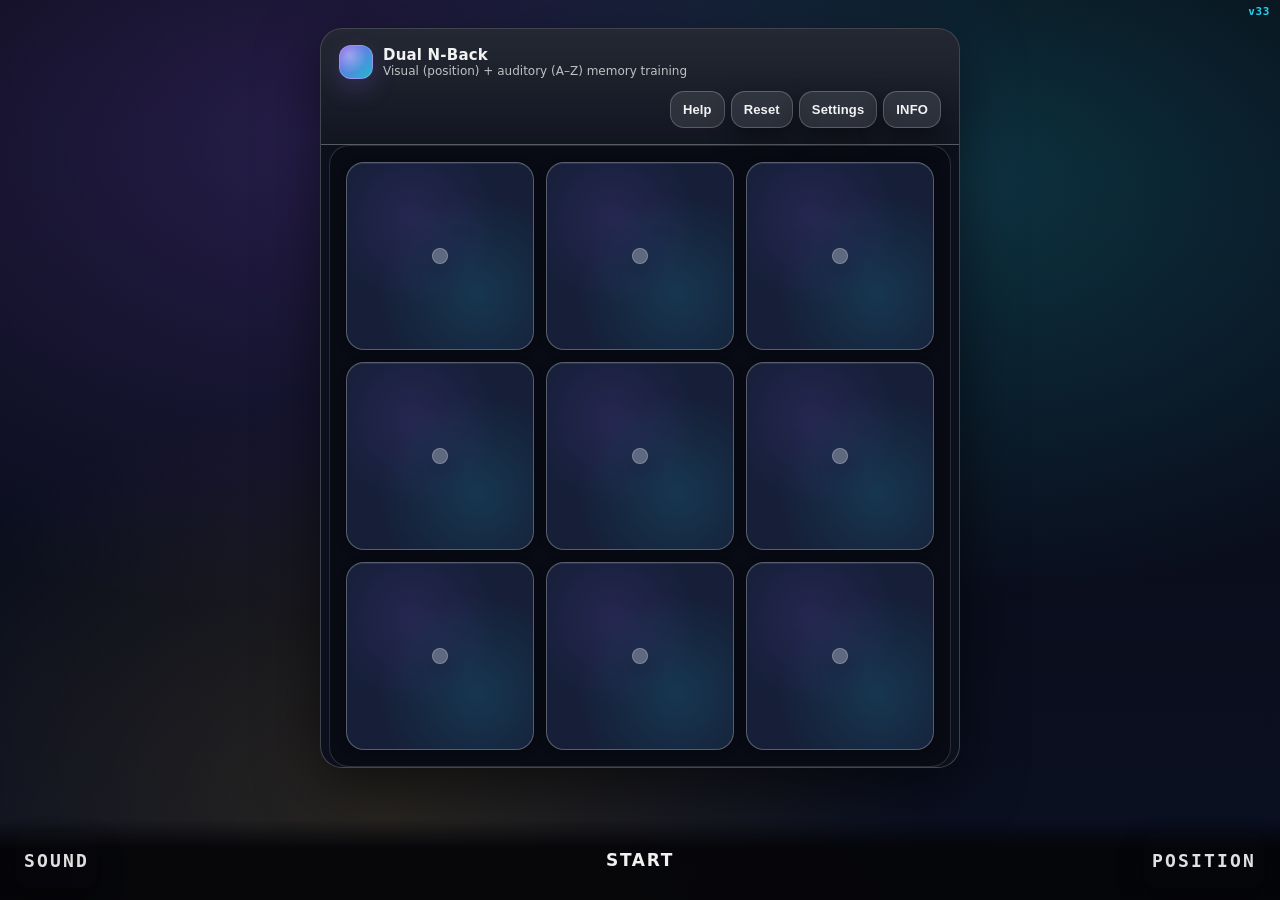
==== commit 1d0f9bc0: "Add files via upload" ====
--- a/app/index.html
+++ b/app/index.html
@@ -3,7 +3,7 @@
   <head>
     <meta charset="UTF-8" />
     <meta name="viewport" content="width=device-width, initial-scale=1, viewport-fit=cover, user-scalable=no" />
-    <meta name="color-scheme" content="dark" />
+    <meta name="color-scheme" content="dark only" />
     <meta name="theme-color" content="#050508" />
     <meta name="apple-mobile-web-app-capable" content="yes" />
     <meta name="apple-mobile-web-app-status-bar-style" content="black-translucent" />
@@ -13,7 +13,7 @@
     <link rel="apple-touch-icon" href="./icons/icon-180.png" />
     <link rel="icon" href="./icons/icon-180.png" type="image/png" />
     <title>Dual N-Back</title>
-    <link rel="stylesheet" href="./game.css?v=32" />
+    <link rel="stylesheet" href="./game.css?v=33" />
   </head>
   <body class="layout-app">
     <div id="buildTag" class="build-tag">…</div>
@@ -198,7 +198,7 @@
 
     <script>
       (function () {
-        var VER = "32";
+        var VER = "33";
         var tag = document.getElementById("buildTag");
         function showVer() {
           if (tag) tag.textContent = "v" + VER;
--- a/app/game.css
+++ b/app/game.css
@@ -1,5 +1,4 @@
-﻿    <style>
-      :root {
+﻿      :root {
         --bg0: #070912;
         --bg1: #0b1022;
         --card: rgba(255, 255, 255, 0.06);
@@ -23,7 +22,7 @@
       }
 
       @media (prefers-color-scheme: light) {
-        :root {
+        body.layout-pc {
           --bg0: #f7f9ff;
           --bg1: #eef2ff;
           --card: rgba(10, 20, 40, 0.06);
@@ -532,7 +531,7 @@
         height: 0;
         pointer-events: none;
         opacity: 0;
-        z-index: 45;
+        z-index: 40;
         transition: opacity 130ms ease;
         border-radius: 16px;
       }
@@ -582,6 +581,56 @@
 body.layout-app .btns {
   width: 100%;
   justify-content: flex-end;
+}
+
+/* Mobile always uses dark theme — system light mode was turning the app blinding white */
+body.layout-app {
+  color-scheme: dark only;
+  --bg0: #070912;
+  --bg1: #0b1022;
+  --card: rgba(255, 255, 255, 0.08);
+  --card2: rgba(255, 255, 255, 0.1);
+  --stroke: rgba(255, 255, 255, 0.24);
+  --stroke2: rgba(255, 255, 255, 0.3);
+  --text: rgba(255, 255, 255, 0.94);
+  --muted: rgba(255, 255, 255, 0.72);
+  --muted2: rgba(255, 255, 255, 0.58);
+}
+
+/* Higher contrast grid — Samsung AMOLED crushes faint rgba overlays */
+body.layout-app .panel {
+  background: #0c101c;
+  border-color: rgba(255, 255, 255, 0.22);
+}
+
+body.layout-app .grid {
+  gap: 12px;
+  padding: 16px;
+  margin: 0 8px;
+  border-radius: 20px;
+  background: rgba(0, 0, 0, 0.28);
+  border: 1px solid rgba(255, 255, 255, 0.14);
+}
+
+body.layout-app .cell {
+  background: #162038;
+  border-color: rgba(255, 255, 255, 0.28);
+  box-shadow: inset 0 1px 0 rgba(255, 255, 255, 0.08), 0 2px 10px rgba(0, 0, 0, 0.32);
+}
+
+body.layout-app .cell::before {
+  opacity: 0.82;
+}
+
+body.layout-app .dot {
+  background: rgba(255, 255, 255, 0.4);
+  border-color: rgba(255, 255, 255, 0.34);
+  opacity: 0.72;
+}
+
+body.layout-app button {
+  background: rgba(255, 255, 255, 0.1);
+  border-color: rgba(255, 255, 255, 0.22);
 }
 
 body.layout-app .wrap {
@@ -617,6 +666,7 @@
   gap: 8px;
   padding: 12px 16px calc(12px + env(safe-area-inset-bottom));
   pointer-events: none;
+  background: linear-gradient(180deg, transparent, rgba(5, 5, 8, 0.92) 35%);
 }
 
 body.layout-app .touch-center-btn {
@@ -626,7 +676,7 @@
   border: none;
   background: transparent;
   box-shadow: none;
-  color: rgba(255, 255, 255, 0.92);
+  color: rgba(255, 255, 255, 0.94);
   font-family: -apple-system, BlinkMacSystemFont, "SF Pro Text", system-ui, sans-serif;
   font-size: clamp(14px, 3.8vw, 17px);
   font-weight: 600;
@@ -648,7 +698,7 @@
   appearance: none;
   border: none;
   background: transparent;
-  color: rgba(255, 255, 255, 0.72);
+  color: rgba(255, 255, 255, 0.88);
   font-family: ui-monospace, SFMono-Regular, Menlo, Monaco, Consolas, monospace;
   font-size: clamp(14px, 3.8vw, 18px);
   font-weight: 600;
@@ -688,7 +738,6 @@
 body.layout-app dialog.modal .form label .stepper * {
   pointer-events: auto;
 }
-
 
 body.layout-app .build-tag {
   position: fixed;
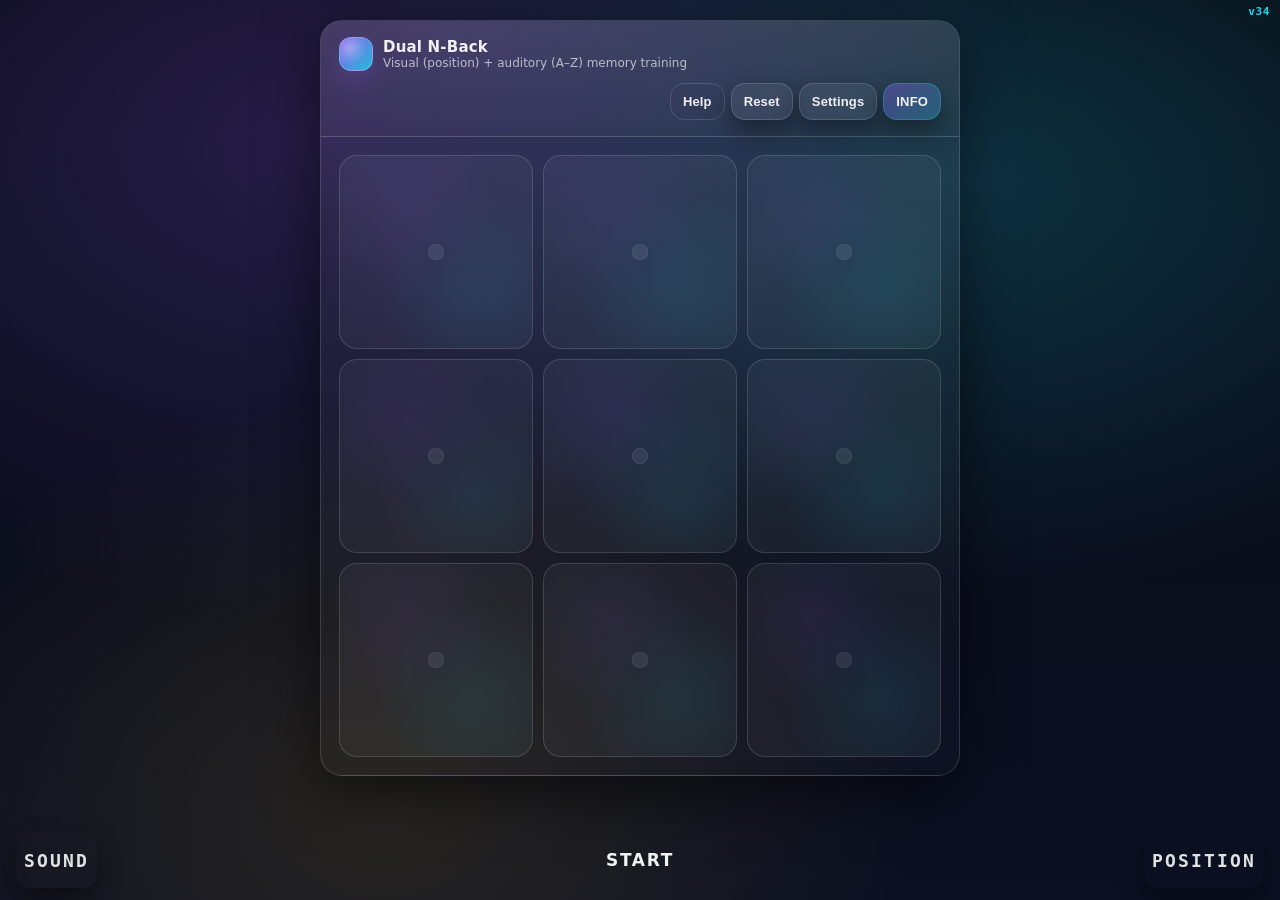
==== commit ee1ebb1e: "Add files via upload" ====
--- a/app/index.html
+++ b/app/index.html
@@ -13,7 +13,19 @@
     <link rel="apple-touch-icon" href="./icons/icon-180.png" />
     <link rel="icon" href="./icons/icon-180.png" type="image/png" />
     <title>Dual N-Back</title>
-    <link rel="stylesheet" href="./game.css?v=33" />
+    <link rel="stylesheet" href="./game.css?v=34" />
+    <script>
+      (function () {
+        var ua = navigator.userAgent || "";
+        var ios =
+          /iPad|iPhone|iPod/i.test(ua) ||
+          (navigator.platform === "MacIntel" && navigator.maxTouchPoints > 1);
+        var android = /Android/i.test(ua);
+        document.documentElement.classList.add(
+          ios ? "platform-ios" : android ? "platform-android" : "platform-other"
+        );
+      })();
+    </script>
   </head>
   <body class="layout-app">
     <div id="buildTag" class="build-tag">…</div>
@@ -62,6 +74,12 @@
       </div>
     </div>
 
+    <div id="installBar" class="install-bar app-only" hidden>
+      <span id="installText"></span>
+      <button type="button" id="btnInstall" class="primary" hidden>Install</button>
+      <button type="button" id="btnDismissInstall" class="install-dismiss ghost" aria-label="Dismiss">×</button>
+    </div>
+
     <div class="touch-bar app-only" aria-label="Touch controls">
       <button type="button" class="touch-zone" id="btnTouchSound" aria-label="Sound match">SOUND</button>
       <button type="button" class="touch-center-btn" id="btnStart">START</button>
@@ -188,6 +206,14 @@
           <li>The first <strong>N</strong> trials have no matches.</li>
         </ul>
         <div style="margin-top: 12px; padding: 12px; border-radius: 14px; border: 1px solid rgba(255,255,255,0.14); background: rgba(255,255,255,0.05)">
+          <div style="font-weight: 750">Add to Home Screen</div>
+          <div style="font-size: 13px; color: rgba(255,255,255,0.78); margin-top: 6px; line-height: 1.5">
+            <strong>iPhone (Safari):</strong> Share → More → <strong>Add to Home Screen</strong><br />
+            <strong>Galaxy (Chrome):</strong> ⋮ menu → <strong>Install app</strong> or <strong>Add to Home screen</strong><br />
+            <strong>Galaxy (Samsung Internet):</strong> ≡ menu → <strong>Add page to</strong> → <strong>Home screen</strong>
+          </div>
+        </div>
+        <div style="margin-top: 12px; padding: 12px; border-radius: 14px; border: 1px solid rgba(255,255,255,0.14); background: rgba(255,255,255,0.05)">
           <div style="font-weight: 750">Scoring</div>
           <div style="font-size: 13px; color: rgba(255,255,255,0.78); margin-top: 6px">
             Correct +2, wrong −1, miss −1
@@ -198,12 +224,63 @@
 
     <script>
       (function () {
-        var VER = "33";
+        var VER = "34";
         var tag = document.getElementById("buildTag");
         function showVer() {
           if (tag) tag.textContent = "v" + VER;
         }
         showVer();
+
+        (function setupInstallBar() {
+          var ua = navigator.userAgent || "";
+          var android = /Android/i.test(ua);
+          var samsung = /SamsungBrowser/i.test(ua);
+          var standalone =
+            window.matchMedia("(display-mode: standalone)").matches || window.navigator.standalone;
+          if (!android || standalone) return;
+
+          var bar = document.getElementById("installBar");
+          var text = document.getElementById("installText");
+          var btnInstall = document.getElementById("btnInstall");
+          var btnDismiss = document.getElementById("btnDismissInstall");
+          if (!bar || !text) return;
+          if (localStorage.getItem("dnb-install-dismiss") === "1") return;
+
+          var deferredPrompt = null;
+          if (samsung) {
+            text.textContent = "Add to Home: ≡ menu → Add page to → Home screen";
+          } else {
+            text.textContent = "Add to Home: ⋮ menu → Install app (or Add to Home screen)";
+          }
+          bar.hidden = false;
+
+          window.addEventListener("beforeinstallprompt", function (e) {
+            e.preventDefault();
+            deferredPrompt = e;
+            if (btnInstall) {
+              btnInstall.hidden = false;
+              text.textContent = "Install this app on your Home screen";
+            }
+          });
+
+          if (btnInstall) {
+            btnInstall.addEventListener("click", function () {
+              if (!deferredPrompt) return;
+              deferredPrompt.prompt();
+              deferredPrompt.userChoice.finally(function () {
+                deferredPrompt = null;
+                bar.hidden = true;
+              });
+            });
+          }
+
+          if (btnDismiss) {
+            btnDismiss.addEventListener("click", function () {
+              localStorage.setItem("dnb-install-dismiss", "1");
+              bar.hidden = true;
+            });
+          }
+        })();
         var legacy = document.getElementById("btnTouchPause");
         if (legacy) legacy.remove();
         if ("serviceWorker" in navigator) {
--- a/app/game.css
+++ b/app/game.css
@@ -571,7 +571,7 @@
 
 body.layout-app .wrap {
   padding: 16px 12px;
-  padding-bottom: max(16px, env(safe-area-inset-bottom));
+  padding-bottom: calc(120px + env(safe-area-inset-bottom));
 }
 
 body.layout-app .topbar {
@@ -583,58 +583,37 @@
   justify-content: flex-end;
 }
 
-/* Mobile always uses dark theme — system light mode was turning the app blinding white */
+/* Keep mobile dark even when the phone system theme is light */
 body.layout-app {
   color-scheme: dark only;
-  --bg0: #070912;
-  --bg1: #0b1022;
-  --card: rgba(255, 255, 255, 0.08);
-  --card2: rgba(255, 255, 255, 0.1);
-  --stroke: rgba(255, 255, 255, 0.24);
-  --stroke2: rgba(255, 255, 255, 0.3);
-  --text: rgba(255, 255, 255, 0.94);
-  --muted: rgba(255, 255, 255, 0.72);
-  --muted2: rgba(255, 255, 255, 0.58);
-}
-
-/* Higher contrast grid — Samsung AMOLED crushes faint rgba overlays */
-body.layout-app .panel {
-  background: #0c101c;
-  border-color: rgba(255, 255, 255, 0.22);
-}
-
-body.layout-app .grid {
-  gap: 12px;
-  padding: 16px;
-  margin: 0 8px;
-  border-radius: 20px;
-  background: rgba(0, 0, 0, 0.28);
-  border: 1px solid rgba(255, 255, 255, 0.14);
-}
-
-body.layout-app .cell {
-  background: #162038;
-  border-color: rgba(255, 255, 255, 0.28);
-  box-shadow: inset 0 1px 0 rgba(255, 255, 255, 0.08), 0 2px 10px rgba(0, 0, 0, 0.32);
-}
-
-body.layout-app .cell::before {
-  opacity: 0.82;
-}
-
-body.layout-app .dot {
-  background: rgba(255, 255, 255, 0.4);
-  border-color: rgba(255, 255, 255, 0.34);
-  opacity: 0.72;
-}
-
-body.layout-app button {
-  background: rgba(255, 255, 255, 0.1);
-  border-color: rgba(255, 255, 255, 0.22);
-}
-
-body.layout-app .wrap {
-  padding-bottom: calc(120px + env(safe-area-inset-bottom));
+}
+
+/*
+ * iPhone (platform-ios): default v32 look — unchanged.
+ * Galaxy/Chrome (platform-android): same design, lifted so it matches iPhone on screen.
+ * Samsung crushes faint rgba overlays; Safari does not.
+ */
+html.platform-android body.layout-app .cell {
+  background: color-mix(in srgb, #ffffff 7.5%, #0b1022 92.5%);
+  border-color: color-mix(in srgb, #ffffff 17%, #0b1022 83%);
+}
+
+html.platform-android body.layout-app .cell::before {
+  opacity: 0.58;
+}
+
+html.platform-android body.layout-app .dot {
+  background: color-mix(in srgb, #ffffff 24%, #0b1022 76%);
+  border-color: color-mix(in srgb, #ffffff 20%, #0b1022 80%);
+  opacity: 0.48;
+}
+
+html.platform-android body.layout-app .panel {
+  border-color: color-mix(in srgb, #ffffff 16%, #0b1022 84%);
+}
+
+html.platform-android body.layout-app .topbar {
+  border-bottom-color: color-mix(in srgb, #ffffff 16%, #0b1022 84%);
 }
 
 body.layout-app .status-compact {
@@ -666,7 +645,6 @@
   gap: 8px;
   padding: 12px 16px calc(12px + env(safe-area-inset-bottom));
   pointer-events: none;
-  background: linear-gradient(180deg, transparent, rgba(5, 5, 8, 0.92) 35%);
 }
 
 body.layout-app .touch-center-btn {
@@ -789,3 +767,43 @@
   border-radius: 12px;
   box-shadow: none;
 }
+
+body.layout-app .install-bar {
+  position: fixed;
+  left: 12px;
+  right: 12px;
+  bottom: calc(78px + env(safe-area-inset-bottom));
+  z-index: 55;
+  display: flex;
+  align-items: center;
+  gap: 8px;
+  padding: 10px 12px;
+  border-radius: 14px;
+  border: 1px solid var(--stroke);
+  background: rgba(10, 12, 20, 0.96);
+  box-shadow: var(--shadow2);
+  font-size: 12px;
+  color: var(--muted);
+  line-height: 1.35;
+}
+
+body.layout-app .install-bar[hidden] {
+  display: none !important;
+}
+
+body.layout-app .install-bar span {
+  flex: 1;
+  min-width: 0;
+}
+
+body.layout-app .install-bar button {
+  flex-shrink: 0;
+  padding: 8px 10px;
+  font-size: 12px;
+  box-shadow: none;
+}
+
+body.layout-app .install-bar .install-dismiss {
+  min-width: 36px;
+  padding-inline: 8px;
+}
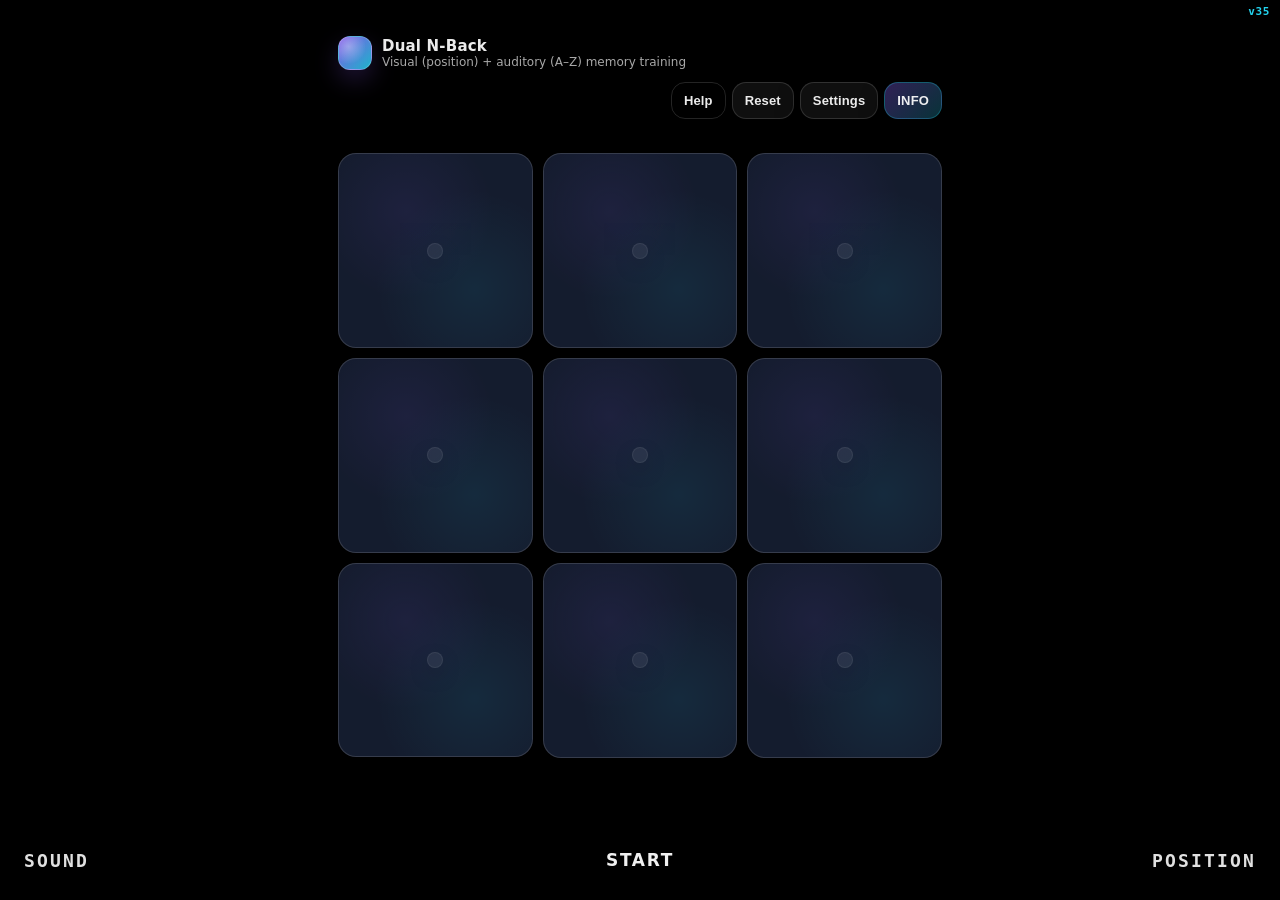
==== commit 1fa2c285: "Add files via upload" ====
--- a/app/index.html
+++ b/app/index.html
@@ -4,7 +4,7 @@
     <meta charset="UTF-8" />
     <meta name="viewport" content="width=device-width, initial-scale=1, viewport-fit=cover, user-scalable=no" />
     <meta name="color-scheme" content="dark only" />
-    <meta name="theme-color" content="#050508" />
+    <meta name="theme-color" content="#000000" />
     <meta name="apple-mobile-web-app-capable" content="yes" />
     <meta name="apple-mobile-web-app-status-bar-style" content="black-translucent" />
     <meta name="apple-mobile-web-app-title" content="N-Back" />
@@ -13,7 +13,7 @@
     <link rel="apple-touch-icon" href="./icons/icon-180.png" />
     <link rel="icon" href="./icons/icon-180.png" type="image/png" />
     <title>Dual N-Back</title>
-    <link rel="stylesheet" href="./game.css?v=34" />
+    <link rel="stylesheet" href="./game.css?v=35" />
     <script>
       (function () {
         var ua = navigator.userAgent || "";
@@ -74,12 +74,6 @@
       </div>
     </div>
 
-    <div id="installBar" class="install-bar app-only" hidden>
-      <span id="installText"></span>
-      <button type="button" id="btnInstall" class="primary" hidden>Install</button>
-      <button type="button" id="btnDismissInstall" class="install-dismiss ghost" aria-label="Dismiss">×</button>
-    </div>
-
     <div class="touch-bar app-only" aria-label="Touch controls">
       <button type="button" class="touch-zone" id="btnTouchSound" aria-label="Sound match">SOUND</button>
       <button type="button" class="touch-center-btn" id="btnStart">START</button>
@@ -224,63 +218,12 @@
 
     <script>
       (function () {
-        var VER = "34";
+        var VER = "35";
         var tag = document.getElementById("buildTag");
         function showVer() {
           if (tag) tag.textContent = "v" + VER;
         }
         showVer();
-
-        (function setupInstallBar() {
-          var ua = navigator.userAgent || "";
-          var android = /Android/i.test(ua);
-          var samsung = /SamsungBrowser/i.test(ua);
-          var standalone =
-            window.matchMedia("(display-mode: standalone)").matches || window.navigator.standalone;
-          if (!android || standalone) return;
-
-          var bar = document.getElementById("installBar");
-          var text = document.getElementById("installText");
-          var btnInstall = document.getElementById("btnInstall");
-          var btnDismiss = document.getElementById("btnDismissInstall");
-          if (!bar || !text) return;
-          if (localStorage.getItem("dnb-install-dismiss") === "1") return;
-
-          var deferredPrompt = null;
-          if (samsung) {
-            text.textContent = "Add to Home: ≡ menu → Add page to → Home screen";
-          } else {
-            text.textContent = "Add to Home: ⋮ menu → Install app (or Add to Home screen)";
-          }
-          bar.hidden = false;
-
-          window.addEventListener("beforeinstallprompt", function (e) {
-            e.preventDefault();
-            deferredPrompt = e;
-            if (btnInstall) {
-              btnInstall.hidden = false;
-              text.textContent = "Install this app on your Home screen";
-            }
-          });
-
-          if (btnInstall) {
-            btnInstall.addEventListener("click", function () {
-              if (!deferredPrompt) return;
-              deferredPrompt.prompt();
-              deferredPrompt.userChoice.finally(function () {
-                deferredPrompt = null;
-                bar.hidden = true;
-              });
-            });
-          }
-
-          if (btnDismiss) {
-            btnDismiss.addEventListener("click", function () {
-              localStorage.setItem("dnb-install-dismiss", "1");
-              bar.hidden = true;
-            });
-          }
-        })();
         var legacy = document.getElementById("btnTouchPause");
         if (legacy) legacy.remove();
         if ("serviceWorker" in navigator) {
--- a/app/game.css
+++ b/app/game.css
@@ -583,37 +583,53 @@
   justify-content: flex-end;
 }
 
-/* Keep mobile dark even when the phone system theme is light */
+/* v32 mobile snapshot — identical solid colors on iPhone and Galaxy */
 body.layout-app {
   color-scheme: dark only;
-}
-
-/*
- * iPhone (platform-ios): default v32 look — unchanged.
- * Galaxy/Chrome (platform-android): same design, lifted so it matches iPhone on screen.
- * Samsung crushes faint rgba overlays; Safari does not.
- */
-html.platform-android body.layout-app .cell {
-  background: color-mix(in srgb, #ffffff 7.5%, #0b1022 92.5%);
-  border-color: color-mix(in srgb, #ffffff 17%, #0b1022 83%);
-}
-
-html.platform-android body.layout-app .cell::before {
-  opacity: 0.58;
-}
-
-html.platform-android body.layout-app .dot {
-  background: color-mix(in srgb, #ffffff 24%, #0b1022 76%);
-  border-color: color-mix(in srgb, #ffffff 20%, #0b1022 80%);
-  opacity: 0.48;
-}
-
-html.platform-android body.layout-app .panel {
-  border-color: color-mix(in srgb, #ffffff 16%, #0b1022 84%);
-}
-
-html.platform-android body.layout-app .topbar {
-  border-bottom-color: color-mix(in srgb, #ffffff 16%, #0b1022 84%);
+  --bg0: #000000;
+  --bg1: #000000;
+  --card: rgba(255, 255, 255, 0.04);
+  --card2: rgba(255, 255, 255, 0.05);
+  --stroke: rgba(255, 255, 255, 0.14);
+  --stroke2: rgba(255, 255, 255, 0.18);
+  background: #000000;
+}
+
+body.layout-app .wrap {
+  background: #000000;
+}
+
+body.layout-app .panel {
+  background: transparent;
+  border: none;
+  box-shadow: none;
+  border-radius: 0;
+  overflow: visible;
+}
+
+body.layout-app .topbar {
+  background: transparent;
+  border-bottom: none;
+}
+
+body.layout-app .grid {
+  gap: 10px;
+  padding: 18px;
+}
+
+body.layout-app .cell {
+  background: #151c2e;
+  border-color: rgba(255, 255, 255, 0.14);
+}
+
+body.layout-app .cell::before {
+  opacity: 0.5;
+}
+
+body.layout-app .dot {
+  background: rgba(255, 255, 255, 0.18);
+  border-color: rgba(255, 255, 255, 0.18);
+  opacity: 0.4;
 }
 
 body.layout-app .status-compact {
@@ -768,42 +784,3 @@
   box-shadow: none;
 }
 
-body.layout-app .install-bar {
-  position: fixed;
-  left: 12px;
-  right: 12px;
-  bottom: calc(78px + env(safe-area-inset-bottom));
-  z-index: 55;
-  display: flex;
-  align-items: center;
-  gap: 8px;
-  padding: 10px 12px;
-  border-radius: 14px;
-  border: 1px solid var(--stroke);
-  background: rgba(10, 12, 20, 0.96);
-  box-shadow: var(--shadow2);
-  font-size: 12px;
-  color: var(--muted);
-  line-height: 1.35;
-}
-
-body.layout-app .install-bar[hidden] {
-  display: none !important;
-}
-
-body.layout-app .install-bar span {
-  flex: 1;
-  min-width: 0;
-}
-
-body.layout-app .install-bar button {
-  flex-shrink: 0;
-  padding: 8px 10px;
-  font-size: 12px;
-  box-shadow: none;
-}
-
-body.layout-app .install-bar .install-dismiss {
-  min-width: 36px;
-  padding-inline: 8px;
-}
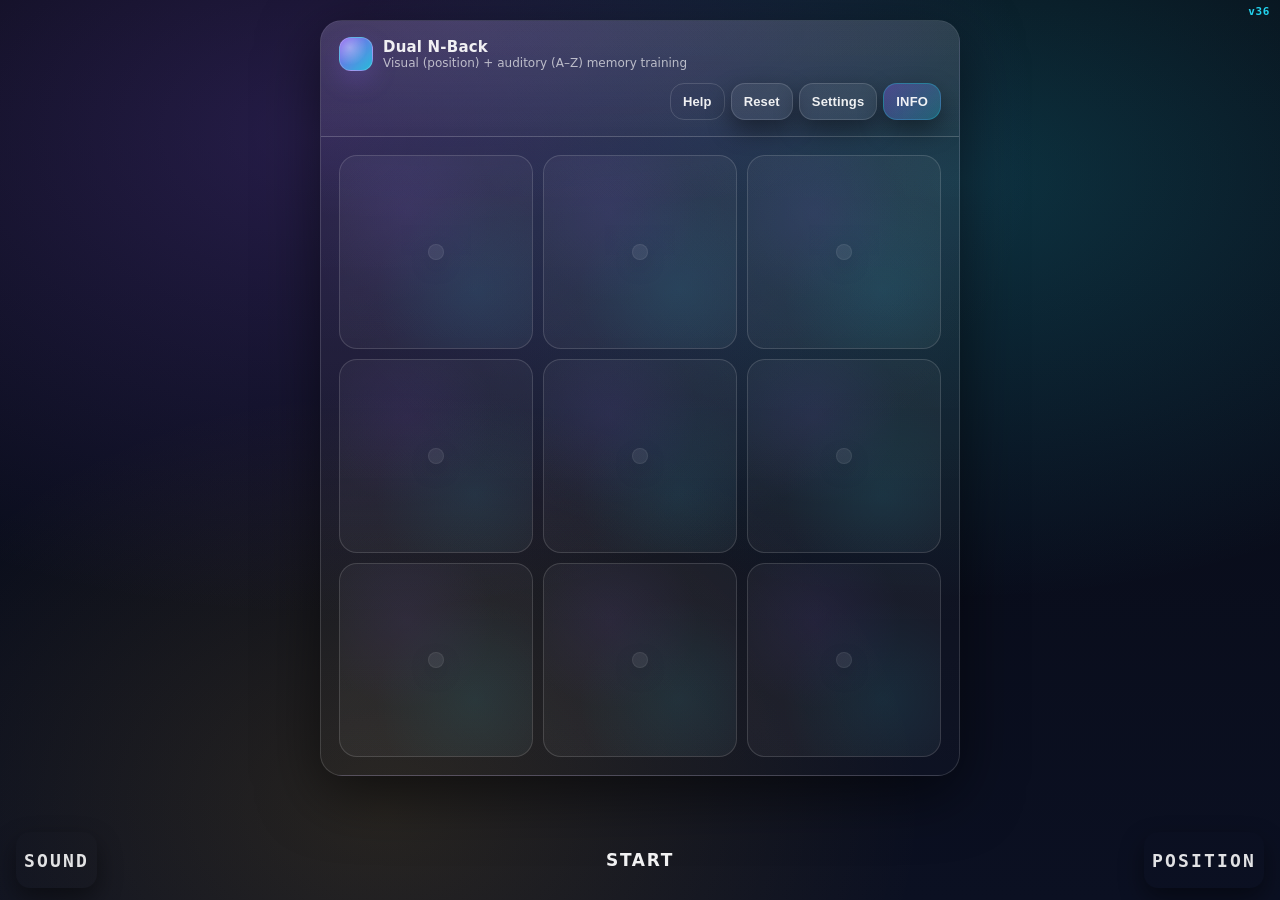
==== commit e237b129: "Add files via upload" ====
--- a/app/index.html
+++ b/app/index.html
@@ -4,7 +4,7 @@
     <meta charset="UTF-8" />
     <meta name="viewport" content="width=device-width, initial-scale=1, viewport-fit=cover, user-scalable=no" />
     <meta name="color-scheme" content="dark only" />
-    <meta name="theme-color" content="#000000" />
+    <meta name="theme-color" content="#050508" />
     <meta name="apple-mobile-web-app-capable" content="yes" />
     <meta name="apple-mobile-web-app-status-bar-style" content="black-translucent" />
     <meta name="apple-mobile-web-app-title" content="N-Back" />
@@ -13,19 +13,7 @@
     <link rel="apple-touch-icon" href="./icons/icon-180.png" />
     <link rel="icon" href="./icons/icon-180.png" type="image/png" />
     <title>Dual N-Back</title>
-    <link rel="stylesheet" href="./game.css?v=35" />
-    <script>
-      (function () {
-        var ua = navigator.userAgent || "";
-        var ios =
-          /iPad|iPhone|iPod/i.test(ua) ||
-          (navigator.platform === "MacIntel" && navigator.maxTouchPoints > 1);
-        var android = /Android/i.test(ua);
-        document.documentElement.classList.add(
-          ios ? "platform-ios" : android ? "platform-android" : "platform-other"
-        );
-      })();
-    </script>
+    <link rel="stylesheet" href="./game.css?v=36" />
   </head>
   <body class="layout-app">
     <div id="buildTag" class="build-tag">…</div>
@@ -218,7 +206,7 @@
 
     <script>
       (function () {
-        var VER = "35";
+        var VER = "36";
         var tag = document.getElementById("buildTag");
         function showVer() {
           if (tag) tag.textContent = "v" + VER;
--- a/app/game.css
+++ b/app/game.css
@@ -583,53 +583,8 @@
   justify-content: flex-end;
 }
 
-/* v32 mobile snapshot — identical solid colors on iPhone and Galaxy */
 body.layout-app {
   color-scheme: dark only;
-  --bg0: #000000;
-  --bg1: #000000;
-  --card: rgba(255, 255, 255, 0.04);
-  --card2: rgba(255, 255, 255, 0.05);
-  --stroke: rgba(255, 255, 255, 0.14);
-  --stroke2: rgba(255, 255, 255, 0.18);
-  background: #000000;
-}
-
-body.layout-app .wrap {
-  background: #000000;
-}
-
-body.layout-app .panel {
-  background: transparent;
-  border: none;
-  box-shadow: none;
-  border-radius: 0;
-  overflow: visible;
-}
-
-body.layout-app .topbar {
-  background: transparent;
-  border-bottom: none;
-}
-
-body.layout-app .grid {
-  gap: 10px;
-  padding: 18px;
-}
-
-body.layout-app .cell {
-  background: #151c2e;
-  border-color: rgba(255, 255, 255, 0.14);
-}
-
-body.layout-app .cell::before {
-  opacity: 0.5;
-}
-
-body.layout-app .dot {
-  background: rgba(255, 255, 255, 0.18);
-  border-color: rgba(255, 255, 255, 0.18);
-  opacity: 0.4;
 }
 
 body.layout-app .status-compact {
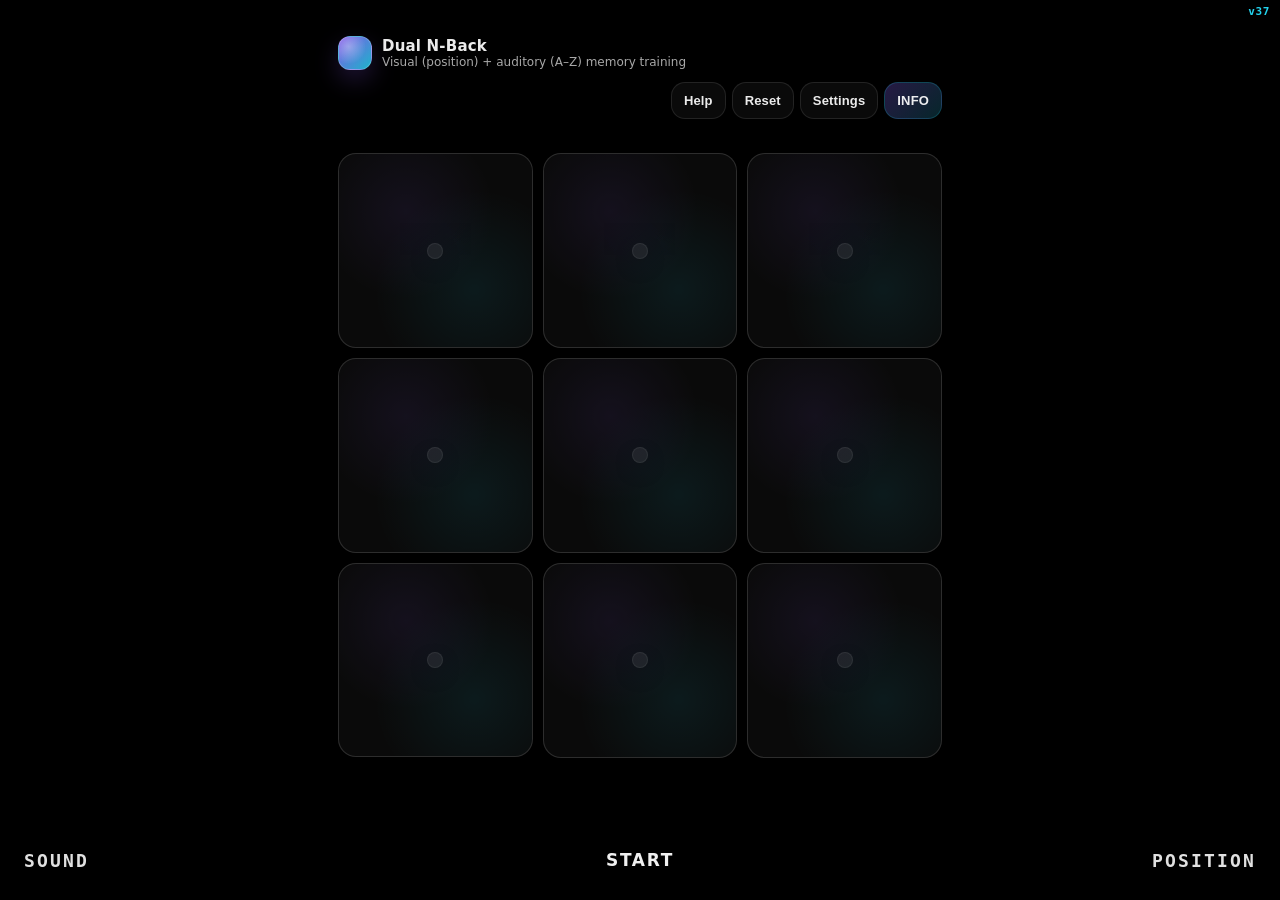
==== commit 5e3288f4: "Add files via upload" ====
--- a/app/index.html
+++ b/app/index.html
@@ -13,7 +13,7 @@
     <link rel="apple-touch-icon" href="./icons/icon-180.png" />
     <link rel="icon" href="./icons/icon-180.png" type="image/png" />
     <title>Dual N-Back</title>
-    <link rel="stylesheet" href="./game.css?v=36" />
+    <link rel="stylesheet" href="./game.css?v=37" />
   </head>
   <body class="layout-app">
     <div id="buildTag" class="build-tag">…</div>
@@ -206,7 +206,7 @@
 
     <script>
       (function () {
-        var VER = "36";
+        var VER = "37";
         var tag = document.getElementById("buildTag");
         function showVer() {
           if (tag) tag.textContent = "v" + VER;
--- a/app/game.css
+++ b/app/game.css
@@ -583,8 +583,45 @@
   justify-content: flex-end;
 }
 
+/* v32 mobile look — flat black, no glass panel, subtle grid (iPhone + Galaxy identical) */
 body.layout-app {
   color-scheme: dark only;
+  background: #000000;
+}
+
+body.layout-app .wrap {
+  background: #000000;
+}
+
+body.layout-app .panel {
+  background: transparent;
+  border: none;
+  box-shadow: none;
+  border-radius: 0;
+  overflow: visible;
+}
+
+body.layout-app .topbar {
+  background: transparent;
+  border-bottom: none;
+}
+
+body.layout-app .topbar button {
+  background: rgba(255, 255, 255, 0.04);
+  border-color: rgba(255, 255, 255, 0.1);
+  box-shadow: none;
+}
+
+body.layout-app .topbar button.primary {
+  background: linear-gradient(135deg, rgba(139, 92, 246, 0.28), rgba(34, 211, 238, 0.18));
+  border-color: rgba(34, 211, 238, 0.2);
+}
+
+body.layout-app .touch-zone,
+body.layout-app .touch-center-btn {
+  border: none;
+  background: transparent;
+  box-shadow: none;
 }
 
 body.layout-app .status-compact {
